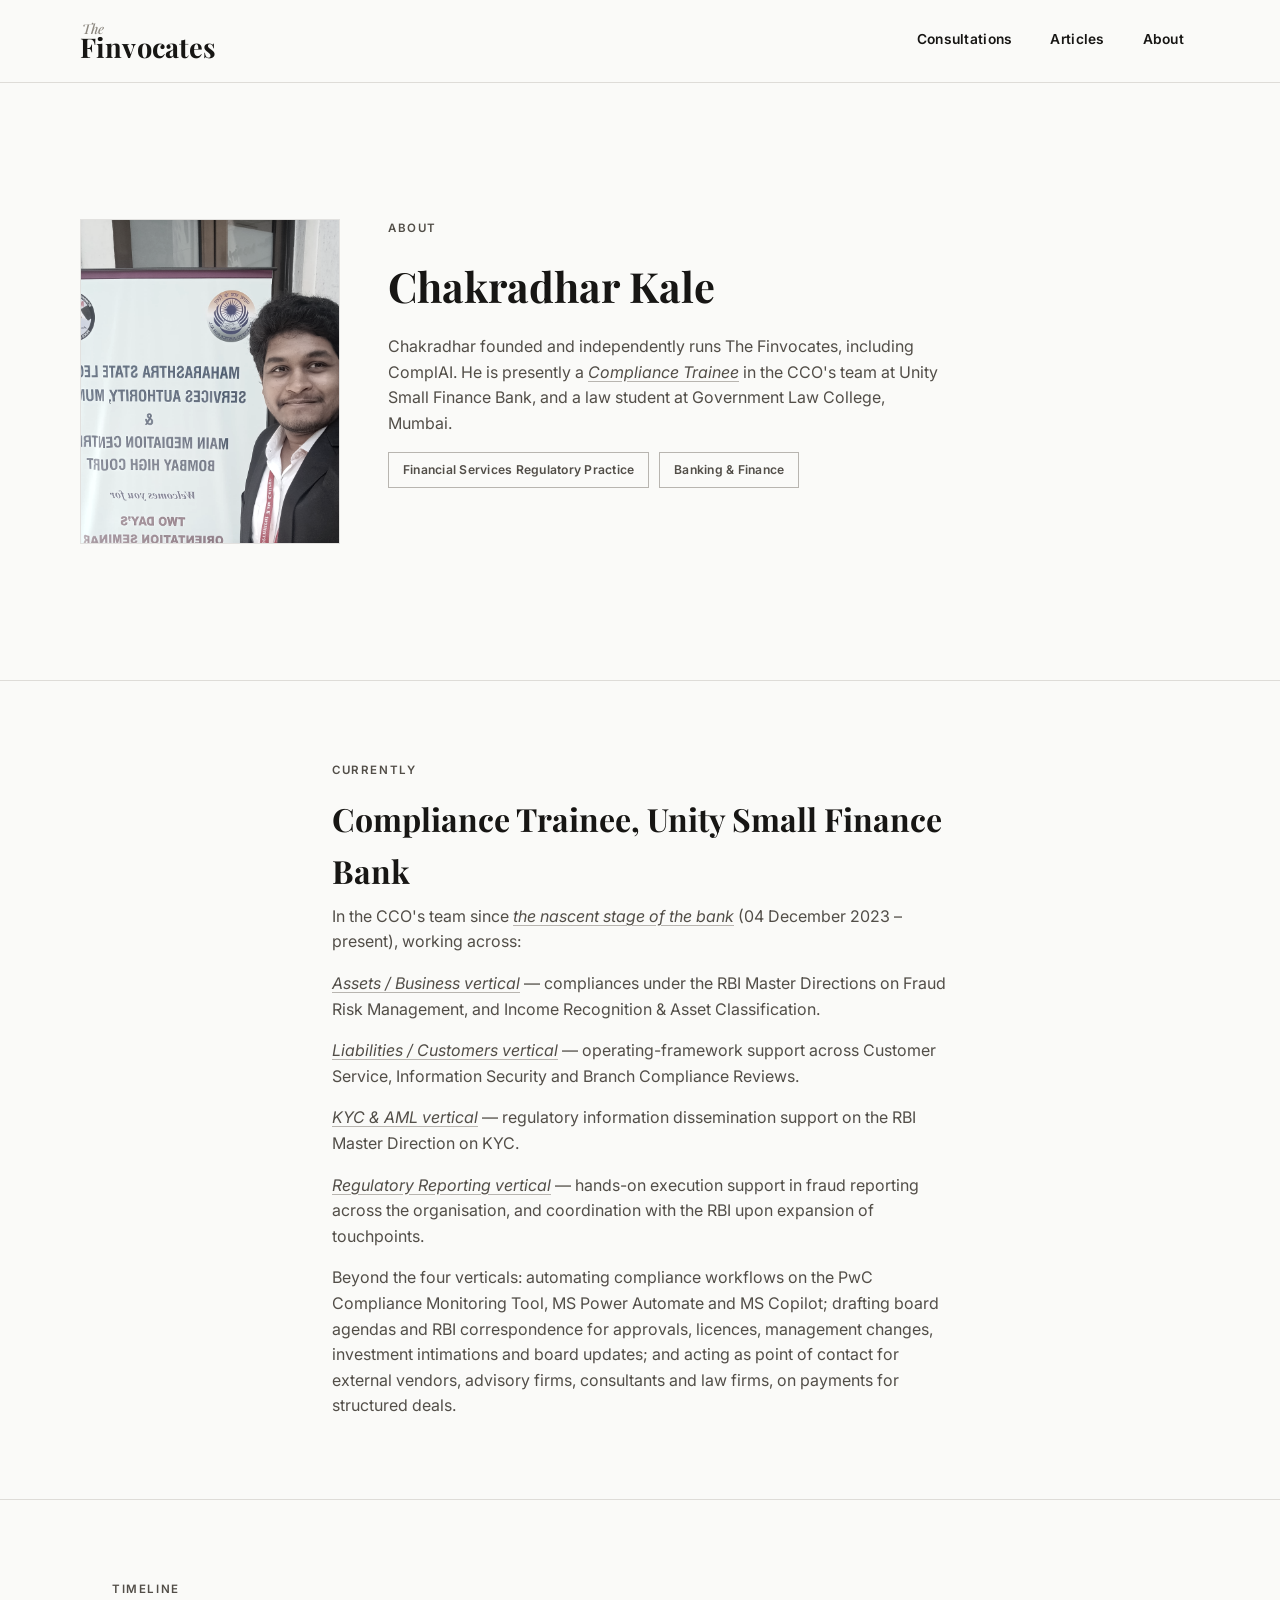
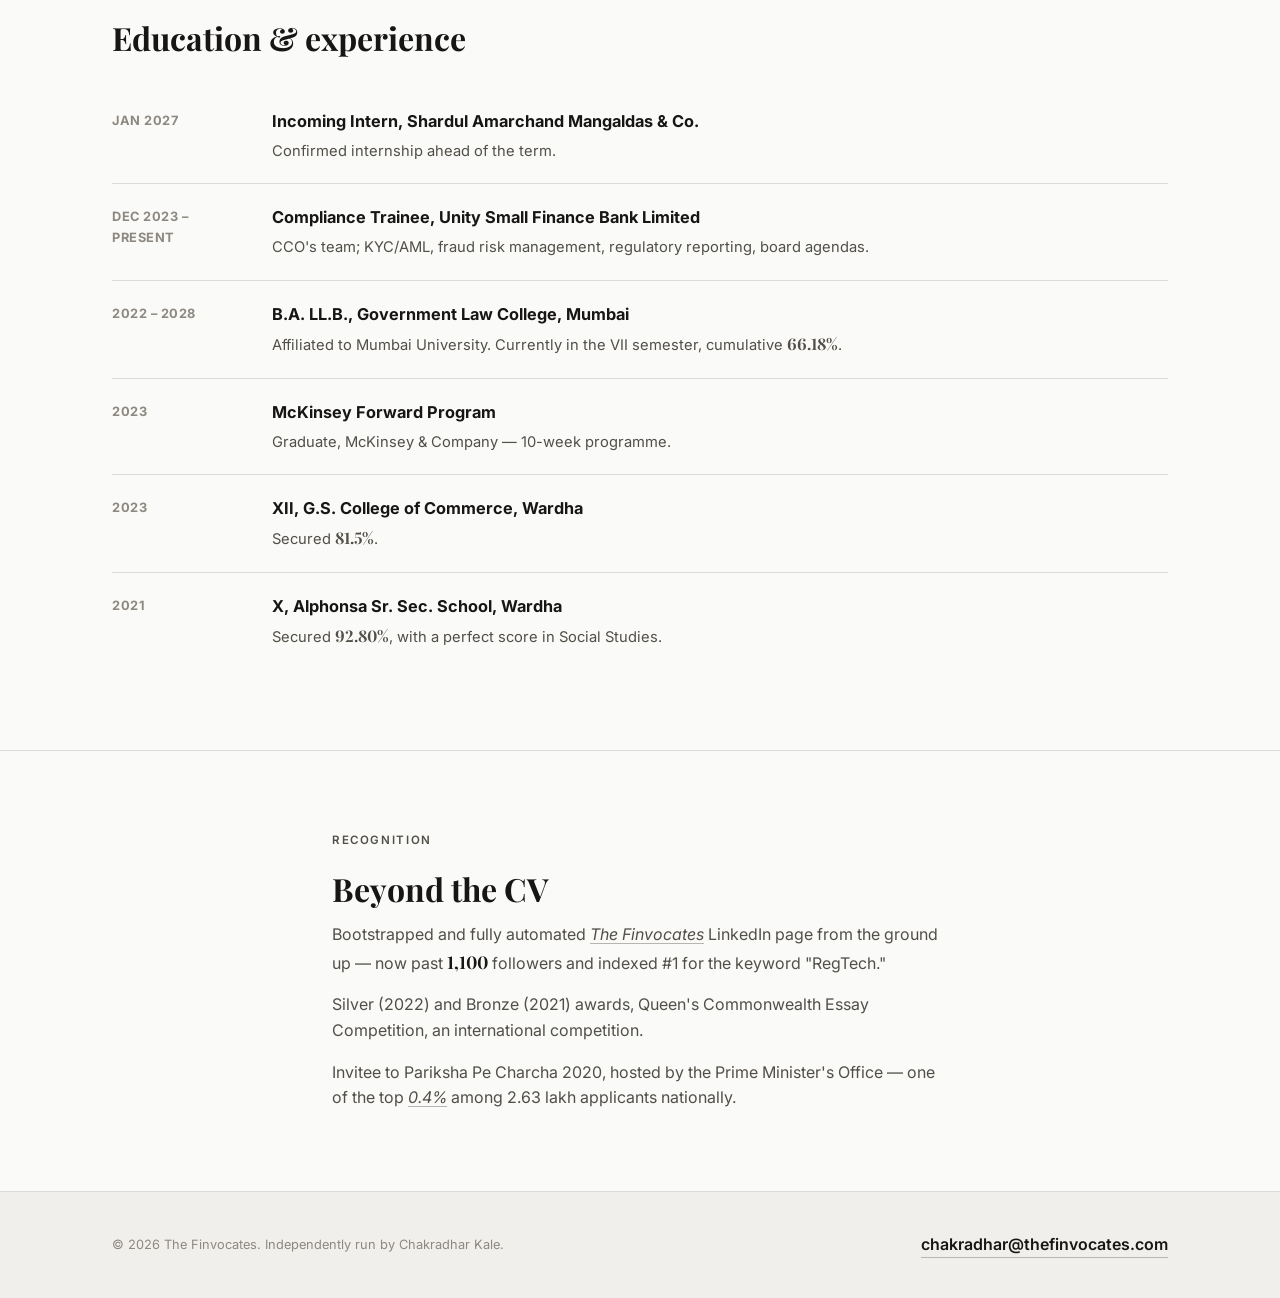
==== about.html @ e78e8047 "Add files via upload initial site" ====
<!DOCTYPE html>
<html lang="en">
<head>
<meta charset="UTF-8">
<meta name="viewport" content="width=device-width, initial-scale=1.0">
<title>About — The Finvocates</title>
<link rel="stylesheet" href="style.css">
</head>
<body>

<header class="site-header">
  <div class="wrap nav-row">
    <a href="index.html" class="logo">
      <span class="the">The</span>
      <span class="finvocates">Finvocates</span>
    </a>
    <nav class="main-nav">
      <div class="nav-item">
        <a href="consultations.html" class="nav-trigger">Consultations</a>
        <div class="mega">
          <a class="mega-item" href="consultations.html#sc-2026">
            <span class="mi-title">Supreme Court — AI in Courts Regulation, 2026</span>
            <span class="mi-meta">40 clause-specific comments</span>
          </a>
          <a class="mega-item" href="consultations.html#rbi-governance">
            <span class="mi-title">RBI — Governance (Second Amendment) Directions</span>
            <span class="mi-meta">Commercial Banks &amp; SFBs</span>
          </a>
          <a class="mega-item" href="consultations.html#fsb-ai">
            <span class="mi-title">FSB — Responsible Adoption of AI</span>
            <span class="mi-meta">All 7 questions answered</span>
          </a>
          <a class="mega-all" href="consultations.html">
            <span>View all consultations</span>
            <span class="arrow">→</span>
          </a>
        </div>
      </div>
      <div class="nav-item">
        <a href="articles.html" class="nav-trigger">Articles</a>
        <div class="mega" id="articles-mega">
          <div class="mega-item"><span class="mi-title">Loading…</span></div>
        </div>
      </div>
      <div class="nav-item about-item">
        <a href="about.html" class="nav-trigger">About</a>
        <div class="mega">
          <p class="about-blurb">Chakradhar Kale runs The Finvocates independently while training as a Compliance Officer at Unity Small Finance Bank and studying law at GLC Mumbai.</p>
          <a class="mega-all" href="about.html">
            <span>Read the full story</span>
            <span class="arrow">→</span>
          </a>
        </div>
      </div>
    </nav>
  </div>
</header>

<section class="section">
  <div class="wrap about-hero">
    <img class="about-photo reveal in" src="assets/chakradhar-kale.jpg" alt="Chakradhar Kale">
    <div>
      <p class="eyebrow reveal in">About</p>
      <h1 class="serif reveal in" style="font-size:clamp(2rem,4vw,2.6rem); font-weight:700; margin:0 0 14px;">Chakradhar Kale</h1>
      <p class="reveal in" style="color:var(--charcoal); max-width:56ch;">Chakradhar founded and independently runs The Finvocates, including ComplAI. He is presently a <span class="accent-word">Compliance Trainee</span> in the CCO's team at Unity Small Finance Bank, and a law student at Government Law College, Mumbai.</p>
      <div class="chip-row reveal in">
        <span class="chip">Financial Services Regulatory Practice</span>
        <span class="chip">Banking &amp; Finance</span>
      </div>
    </div>
  </div>
</section>

<hr class="rule">

<section class="section narrow">
  <div class="wrap">
    <p class="eyebrow section-kicker reveal">Currently</p>
    <h2 class="section-title reveal">Compliance Trainee, Unity Small Finance Bank</h2>
    <p class="reveal">In the CCO's team since <span class="accent-word">the nascent stage of the bank</span> (04 December 2023 – present), working across:</p>
    <p class="reveal"><span class="accent-word">Assets / Business vertical</span> — compliances under the RBI Master Directions on Fraud Risk Management, and Income Recognition &amp; Asset Classification.</p>
    <p class="reveal"><span class="accent-word">Liabilities / Customers vertical</span> — operating-framework support across Customer Service, Information Security and Branch Compliance Reviews.</p>
    <p class="reveal"><span class="accent-word">KYC &amp; AML vertical</span> — regulatory information dissemination support on the RBI Master Direction on KYC.</p>
    <p class="reveal"><span class="accent-word">Regulatory Reporting vertical</span> — hands-on execution support in fraud reporting across the organisation, and coordination with the RBI upon expansion of touchpoints.</p>
    <p class="reveal">Beyond the four verticals: automating compliance workflows on the PwC Compliance Monitoring Tool, MS Power Automate and MS Copilot; drafting board agendas and RBI correspondence for approvals, licences, management changes, investment intimations and board updates; and acting as point of contact for external vendors, advisory firms, consultants and law firms, on payments for structured deals.</p>
  </div>
</section>

<hr class="rule">

<section class="section">
  <div class="wrap">
    <p class="eyebrow section-kicker reveal">Timeline</p>
    <h2 class="section-title reveal">Education &amp; experience</h2>
    <ul class="timeline" style="margin-top:24px;">
      <li class="reveal">
        <span class="when">Jan 2027</span>
        <span class="what"><strong>Incoming Intern, Shardul Amarchand Mangaldas &amp; Co.</strong><span>Confirmed internship ahead of the term.</span></span>
      </li>
      <li class="reveal">
        <span class="when">Dec 2023 – present</span>
        <span class="what"><strong>Compliance Trainee, Unity Small Finance Bank Limited</strong><span>CCO's team; KYC/AML, fraud risk management, regulatory reporting, board agendas.</span></span>
      </li>
      <li class="reveal">
        <span class="when">2022 – 2028</span>
        <span class="what"><strong>B.A. LL.B., Government Law College, Mumbai</strong><span>Affiliated to Mumbai University. Currently in the VII semester, cumulative <span class="accent-num" style="font-size:1rem;">66.18%</span>.</span></span>
      </li>
      <li class="reveal">
        <span class="when">2023</span>
        <span class="what"><strong>McKinsey Forward Program</strong><span>Graduate, McKinsey &amp; Company — 10-week programme.</span></span>
      </li>
      <li class="reveal">
        <span class="when">2023</span>
        <span class="what"><strong>XII, G.S. College of Commerce, Wardha</strong><span>Secured <span class="accent-num" style="font-size:1rem;">81.5%</span>.</span></span>
      </li>
      <li class="reveal">
        <span class="when">2021</span>
        <span class="what"><strong>X, Alphonsa Sr. Sec. School, Wardha</strong><span>Secured <span class="accent-num" style="font-size:1rem;">92.80%</span>, with a perfect score in Social Studies.</span></span>
      </li>
    </ul>
  </div>
</section>

<hr class="rule">

<section class="section narrow">
  <div class="wrap">
    <p class="eyebrow section-kicker reveal">Recognition</p>
    <h2 class="section-title reveal">Beyond the CV</h2>
    <p class="reveal">Bootstrapped and fully automated <span class="accent-word">The Finvocates</span> LinkedIn page from the ground up — now past <span class="accent-num" style="font-size:1.1rem;">1,100</span> followers and indexed #1 for the keyword "RegTech."</p>
    <p class="reveal">Silver (2022) and Bronze (2021) awards, Queen's Commonwealth Essay Competition, an international competition.</p>
    <p class="reveal">Invitee to Pariksha Pe Charcha 2020, hosted by the Prime Minister's Office — one of the top <span class="accent-word">0.4%</span> among 2.63 lakh applicants nationally.</p>
  </div>
</section>

<footer class="site-footer">
  <div class="wrap foot-row">
    <span class="fine">© 2026 The Finvocates. Independently run by Chakradhar Kale.</span>
    <a class="mail" href="mailto:chakradhar@thefinvocates.com">chakradhar@thefinvocates.com</a>
  </div>
</footer>

<script src="script.js"></script>
<script>
  renderFolderFeed({ folder: ARTICLES_FOLDER, megaSelector: "#articles-mega", limit: 3, emptyLabel: "articles" });
</script>
</body>
</html>
---- style.css ----
/* ============================================================
   THE FINVOCATES — shared stylesheet
   Design tokens: monochrome grey/white spectrum, no blue.
   ============================================================ */

@import url('https://fonts.googleapis.com/css2?family=Playfair+Display:ital,wght@0,500;0,600;0,700;1,400;1,500&family=Inter:wght@400;500;600;700&display=swap');

:root{
  --paper:   #fafaf8;   /* page background */
  --fog:     #f0efec;   /* alt section background */
  --card:    #ffffff;   /* card surface */
  --line:    #dedcd8;   /* hairline rule */
  --line-strong: #b8b5b0;
  --ink:     #171614;   /* primary text */
  --charcoal:#524e48;   /* secondary text */
  --ash:     #8d8880;   /* muted labels / captions */
  --ink-inv: #fafaf8;   /* text on dark */
  --shadow:  0 18px 30px -18px rgba(23,22,20,0.18);
  --shadow-lift: 0 24px 40px -16px rgba(23,22,20,0.22);
  --radius: 2px;
  --measure: 68ch;
}

*{ box-sizing: border-box; }

html{ scroll-behavior: smooth; }

body{
  margin:0;
  background: var(--paper);
  color: var(--ink);
  font-family: 'Inter', -apple-system, BlinkMacSystemFont, 'Segoe UI', sans-serif;
  font-size: 16px;
  line-height: 1.6;
  -webkit-font-smoothing: antialiased;
}

@media (prefers-reduced-motion: reduce){
  *{ animation-duration: 0.001ms !important; transition-duration: 0.001ms !important; }
  html{ scroll-behavior: auto; }
}

a{ color: inherit; text-decoration: none; }

::selection{ background: var(--ink); color: var(--paper); }

.eyebrow{
  font-size: 0.72rem;
  letter-spacing: 0.14em;
  text-transform: uppercase;
  color: var(--ash);
  font-weight: 600;
}

.serif{ font-family: 'Playfair Display', Georgia, serif; }

.rule{
  border: none;
  border-top: 1px solid var(--line);
  margin: 0;
}

.accent-num{
  font-family: 'Playfair Display', Georgia, serif;
  font-weight: 700;
  font-variant-numeric: tabular-nums lining-nums;
  color: var(--ink);
}

.accent-word{
  font-style: italic;
  color: var(--charcoal);
  text-decoration: underline;
  text-decoration-color: var(--line-strong);
  text-underline-offset: 3px;
}

/* ---------- layout shell ---------- */
.wrap{
  max-width: 1120px;
  margin: 0 auto;
  padding: 0 32px;
}

/* ---------- header / nav ---------- */
header.site-header{
  position: sticky;
  top: 0;
  z-index: 50;
  background: rgba(250,250,248,0.92);
  backdrop-filter: saturate(140%) blur(6px);
  border-bottom: 1px solid var(--line);
}

.nav-row{
  display:flex;
  align-items:center;
  justify-content:space-between;
  padding: 18px 0;
}

.logo{
  display:flex;
  flex-direction: column;
  line-height: 0.92;
  letter-spacing: 0.01em;
}
.logo .the{
  font-family:'Playfair Display', serif;
  font-style: italic;
  font-weight:500;
  font-size: 0.85rem;
  color: var(--ash);
  margin-left: 2px;
}
.logo .finvocates{
  font-family:'Playfair Display', serif;
  font-weight:700;
  font-size: 1.7rem;
  color: var(--ink);
}

nav.main-nav{
  display:flex;
  align-items:center;
  gap: 6px;
}

.nav-item{
  position: relative;
}
.nav-item > a.nav-trigger{
  display:inline-block;
  padding: 10px 16px;
  font-size: 0.86rem;
  font-weight: 600;
  letter-spacing: 0.02em;
  color: var(--ink);
  border-radius: var(--radius);
  transition: color .2s ease;
}
.nav-item > a.nav-trigger:hover{ color: var(--charcoal); }

.nav-item > a.nav-trigger::after{
  content:"";
  display:block;
  width:0%;
  height:1px;
  background: var(--ink);
  transition: width .25s ease;
  margin-top: 3px;
}
.nav-item:hover > a.nav-trigger::after{ width: 100%; }

.mega{
  position:absolute;
  top: calc(100% + 12px);
  left: 50%;
  transform: translateX(-50%) translateY(6px);
  width: 360px;
  background: var(--card);
  border: 1px solid var(--line);
  box-shadow: var(--shadow-lift);
  padding: 18px;
  opacity: 0;
  visibility: hidden;
  transition: opacity .22s ease, transform .22s ease;
}
.nav-item:hover .mega,
.nav-item.open .mega{
  opacity: 1;
  visibility: visible;
  transform: translateX(-50%) translateY(0);
}

.mega .mega-item{
  display:block;
  padding: 10px 8px;
  border-bottom: 1px solid var(--line);
}
.mega .mega-item:last-of-type{ border-bottom:none; }
.mega .mega-item .mi-title{
  font-size: 0.88rem;
  font-weight: 600;
  color: var(--ink);
}
.mega .mega-item .mi-meta{
  font-size: 0.72rem;
  color: var(--ash);
  margin-top: 2px;
  text-transform: uppercase;
  letter-spacing: 0.06em;
}
.mega .mega-item:hover .mi-title{ color: var(--charcoal); }

.mega .mega-all{
  display:flex;
  align-items:center;
  justify-content:space-between;
  margin-top: 12px;
  padding-top: 12px;
  border-top: 1px solid var(--line-strong);
  font-size: 0.78rem;
  font-weight: 700;
  letter-spacing: 0.04em;
  text-transform: uppercase;
}
.mega .mega-all .arrow{ transition: transform .2s ease; }
.mega .mega-all:hover .arrow{ transform: translateX(5px); }

.nav-item.about-item .mega{ width: 320px; }
.mega .about-blurb{ font-size: 0.86rem; color: var(--charcoal); }

/* ---------- hero ---------- */
.hero{
  padding: 96px 0 72px;
  background: linear-gradient(180deg, #ffffff 0%, var(--paper) 70%);
  border-bottom: 1px solid var(--line);
}
.hero .eyebrow{ margin-bottom: 18px; }
.hero h1{
  font-family:'Playfair Display', serif;
  font-weight: 700;
  font-size: clamp(2.6rem, 5.4vw, 4.4rem);
  line-height: 1.04;
  margin: 0 0 22px;
  color: var(--ink);
  max-width: 14ch;
}
.hero .lede{
  font-size: 1.12rem;
  color: var(--charcoal);
  max-width: 46ch;
  margin: 0 0 30px;
}
.hero .cta-row{ display:flex; gap:14px; flex-wrap: wrap; }
.btn{
  display:inline-flex;
  align-items:center;
  gap:8px;
  padding: 12px 22px;
  font-size: 0.85rem;
  font-weight: 700;
  letter-spacing: 0.03em;
  border: 1px solid var(--ink);
  transition: background .2s ease, color .2s ease, transform .2s ease;
}
.btn.primary{ background: var(--ink); color: var(--paper); }
.btn.primary:hover{ background: var(--charcoal); border-color: var(--charcoal); transform: translateY(-2px); }
.btn.ghost{ background: transparent; color: var(--ink); }
.btn.ghost:hover{ background: var(--ink); color: var(--paper); transform: translateY(-2px); }

/* ---------- impact / stats ---------- */
.impact{ padding: 64px 0; background: var(--fog); border-bottom: 1px solid var(--line); }
.impact h2{
  font-family:'Playfair Display', serif;
  font-size: 1.5rem;
  text-align:center;
  margin: 0 0 40px;
}
.stat-grid{
  display:grid;
  grid-template-columns: repeat(3, 1fr);
  gap: 0;
}
.stat{
  padding: 0 32px;
  border-left: 1px solid var(--line);
  text-align: left;
}
.stat:first-child{ border-left:none; padding-left: 0; }
.stat .num{ font-size: 3rem; line-height:1; display:block; }
.stat .label{ margin-top: 10px; font-size: 0.95rem; color: var(--ink); font-weight: 600; }
.stat .sub{ margin-top: 4px; font-size: 0.82rem; color: var(--ash); }

@media (max-width: 760px){
  .stat-grid{ grid-template-columns: 1fr; gap: 28px; }
  .stat{ border-left:none; padding-left:0; border-top: 1px solid var(--line); padding-top: 24px; }
  .stat:first-child{ border-top:none; padding-top:0; }
}

/* ---------- section: confluence / what we do ---------- */
.section{ padding: 80px 0; }
.section.narrow .wrap{ max-width: var(--measure); }
.section h2.section-title{
  font-family:'Playfair Display', serif;
  font-size: 2rem;
  margin: 0 0 8px;
}
.section .section-kicker{ margin-bottom: 14px; }
.section p{ color: var(--charcoal); margin: 0 0 16px; }
.section p:last-child{ margin-bottom: 0; }

.signoff{
  margin-top: 36px;
  padding-top: 24px;
  border-top: 1px solid var(--line);
  font-size: 0.92rem;
  color: var(--ash);
}
.signoff .name{ color: var(--ink); font-weight: 600; }

/* ---------- card grid (articles / consultations) ---------- */
.card-grid{
  display:grid;
  grid-template-columns: repeat(auto-fill, minmax(280px, 1fr));
  gap: 22px;
}
.card{
  background: var(--card);
  border: 1px solid var(--line);
  padding: 24px;
  display:flex;
  flex-direction: column;
  gap: 12px;
  transition: transform .22s ease, box-shadow .22s ease, border-color .22s ease;
  cursor: pointer;
}
.card:hover{
  transform: translateY(-6px);
  box-shadow: var(--shadow-lift);
  border-color: var(--line-strong);
}
.card .kind{
  font-size: 0.68rem;
  font-weight: 700;
  letter-spacing: 0.1em;
  text-transform: uppercase;
  color: var(--ash);
}
.card .title{
  font-family:'Playfair Display', serif;
  font-weight: 600;
  font-size: 1.15rem;
  color: var(--ink);
}
.card .meta{ font-size: 0.8rem; color: var(--ash); margin-top: auto; padding-top: 8px; border-top: 1px solid var(--line); }

.empty-state{
  padding: 48px 24px;
  text-align:center;
  border: 1px dashed var(--line-strong);
  color: var(--ash);
  font-size: 0.92rem;
}

.page-head{ padding: 56px 0 36px; border-bottom: 1px solid var(--line); }
.page-head .eyebrow{ margin-bottom: 14px; }
.page-head h1{
  font-family:'Playfair Display', serif;
  font-size: clamp(2rem, 4vw, 2.8rem);
  margin: 0 0 12px;
}
.page-head .lede{ color: var(--charcoal); max-width: 60ch; }

/* ---------- about page ---------- */
.about-hero{
  display:grid;
  grid-template-columns: 260px 1fr;
  gap: 48px;
  align-items: start;
  padding: 56px 0;
}
.about-photo{
  width: 100%;
  aspect-ratio: 4/5;
  object-fit: cover;
  border: 1px solid var(--line);
  filter: grayscale(0.55) contrast(1.05);
  transition: filter .3s ease, transform .3s ease;
}
.about-photo:hover{ filter: grayscale(0); transform: translateY(-4px); }

@media (max-width: 720px){
  .about-hero{ grid-template-columns: 1fr; }
  .about-photo{ max-width: 260px; aspect-ratio: 4/5; }
}

.timeline{ list-style:none; margin:0; padding:0; }
.timeline li{
  display:grid;
  grid-template-columns: 140px 1fr;
  gap: 20px;
  padding: 20px 0;
  border-top: 1px solid var(--line);
}
.timeline li:first-child{ border-top:none; }
.timeline .when{ font-size: 0.8rem; color: var(--ash); font-weight: 700; letter-spacing: 0.04em; text-transform: uppercase; padding-top: 3px; }
.timeline .what strong{ display:block; font-size: 1.02rem; margin-bottom: 4px; }
.timeline .what span{ color: var(--charcoal); font-size: 0.92rem; }

@media (max-width: 560px){
  .timeline li{ grid-template-columns: 1fr; gap: 6px; }
}

.chip-row{ display:flex; flex-wrap:wrap; gap: 10px; margin-top: 8px; }
.chip{
  font-size: 0.76rem;
  font-weight: 600;
  letter-spacing: 0.02em;
  padding: 7px 14px;
  border: 1px solid var(--line-strong);
  color: var(--charcoal);
}

/* ---------- footer ---------- */
footer.site-footer{
  border-top: 1px solid var(--line);
  padding: 40px 0;
  background: var(--fog);
}
.foot-row{
  display:flex;
  justify-content: space-between;
  align-items:center;
  flex-wrap: wrap;
  gap: 16px;
}
.foot-row .fine{ font-size: 0.8rem; color: var(--ash); }
.foot-row a.mail{ font-weight: 600; color: var(--ink); border-bottom: 1px solid var(--line-strong); }
.foot-row a.mail:hover{ color: var(--charcoal); }

/* ---------- reveal-on-scroll ---------- */
.reveal{ opacity:0; transform: translateY(16px); transition: opacity .6s ease, transform .6s ease; }
.reveal.in{ opacity:1; transform: translateY(0); }

/* focus visibility */
a:focus-visible, button:focus-visible{
  outline: 2px solid var(--ink);
  outline-offset: 3px;
}
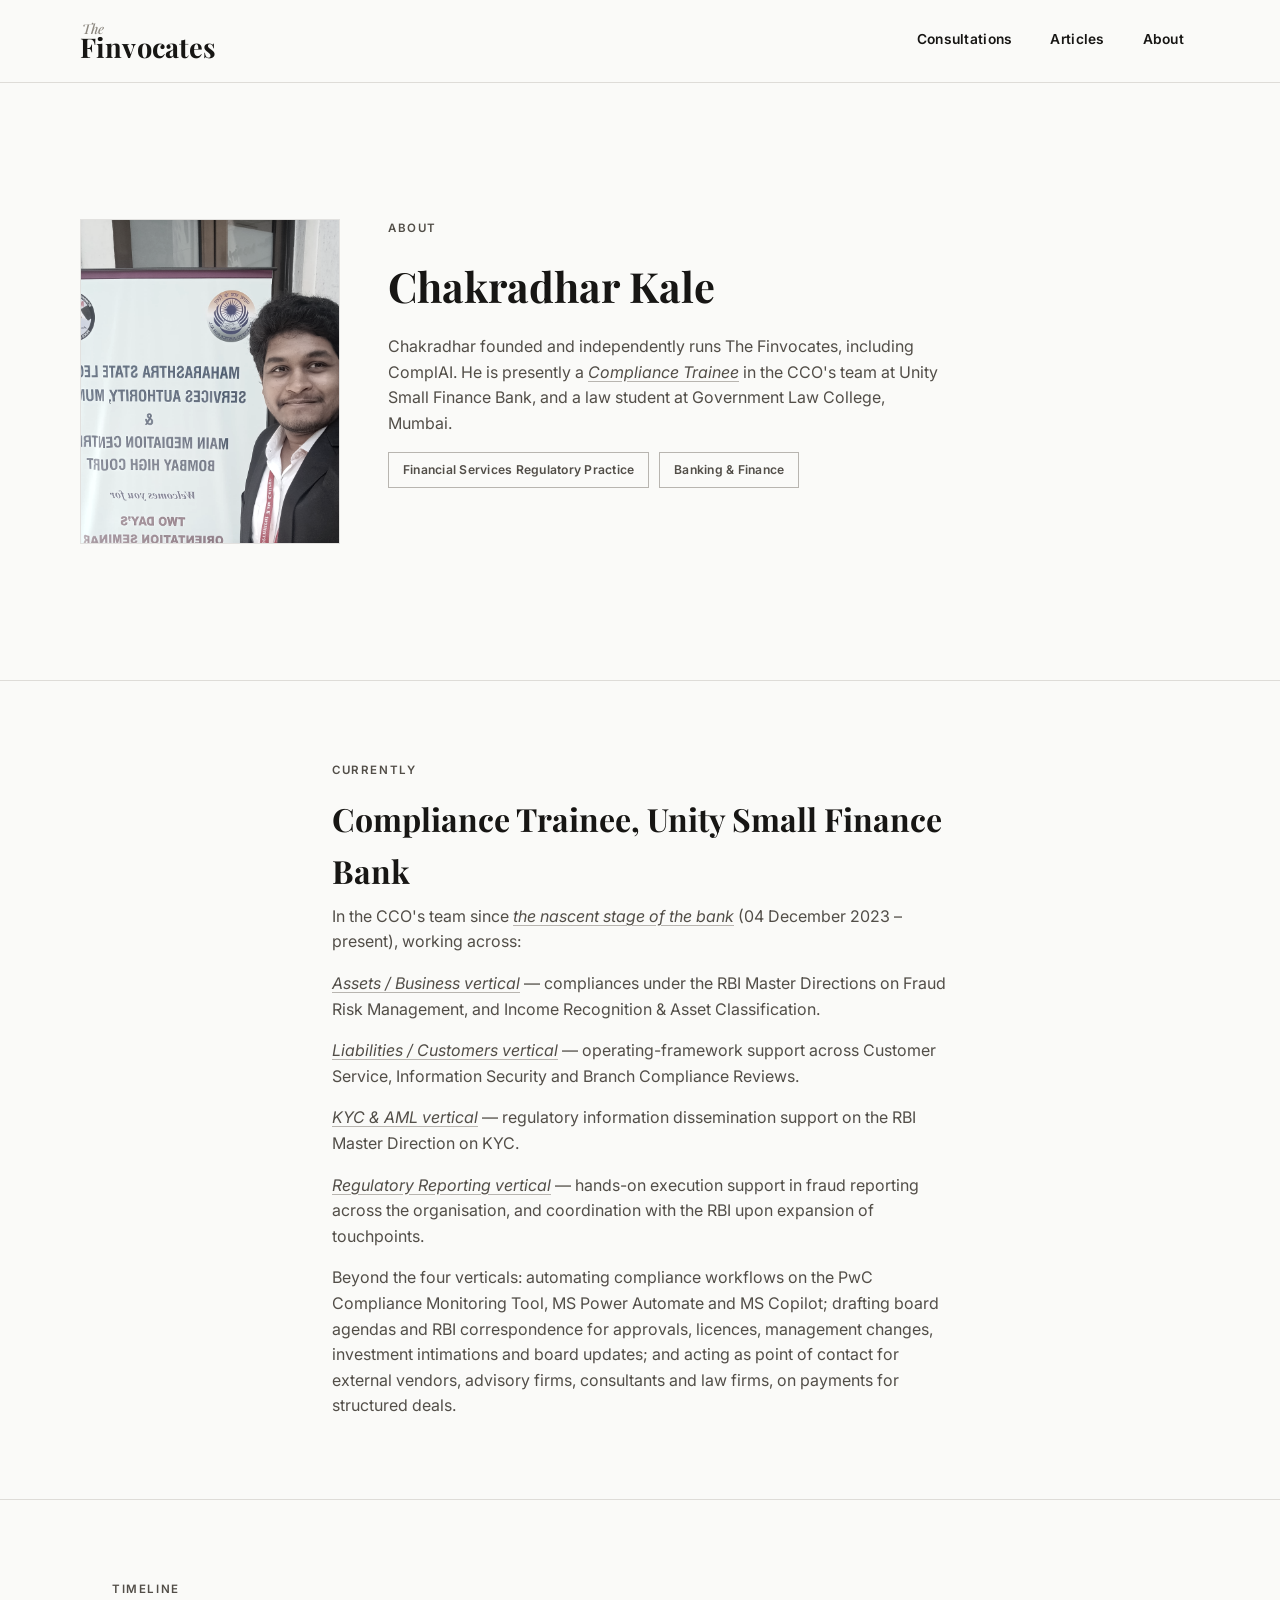
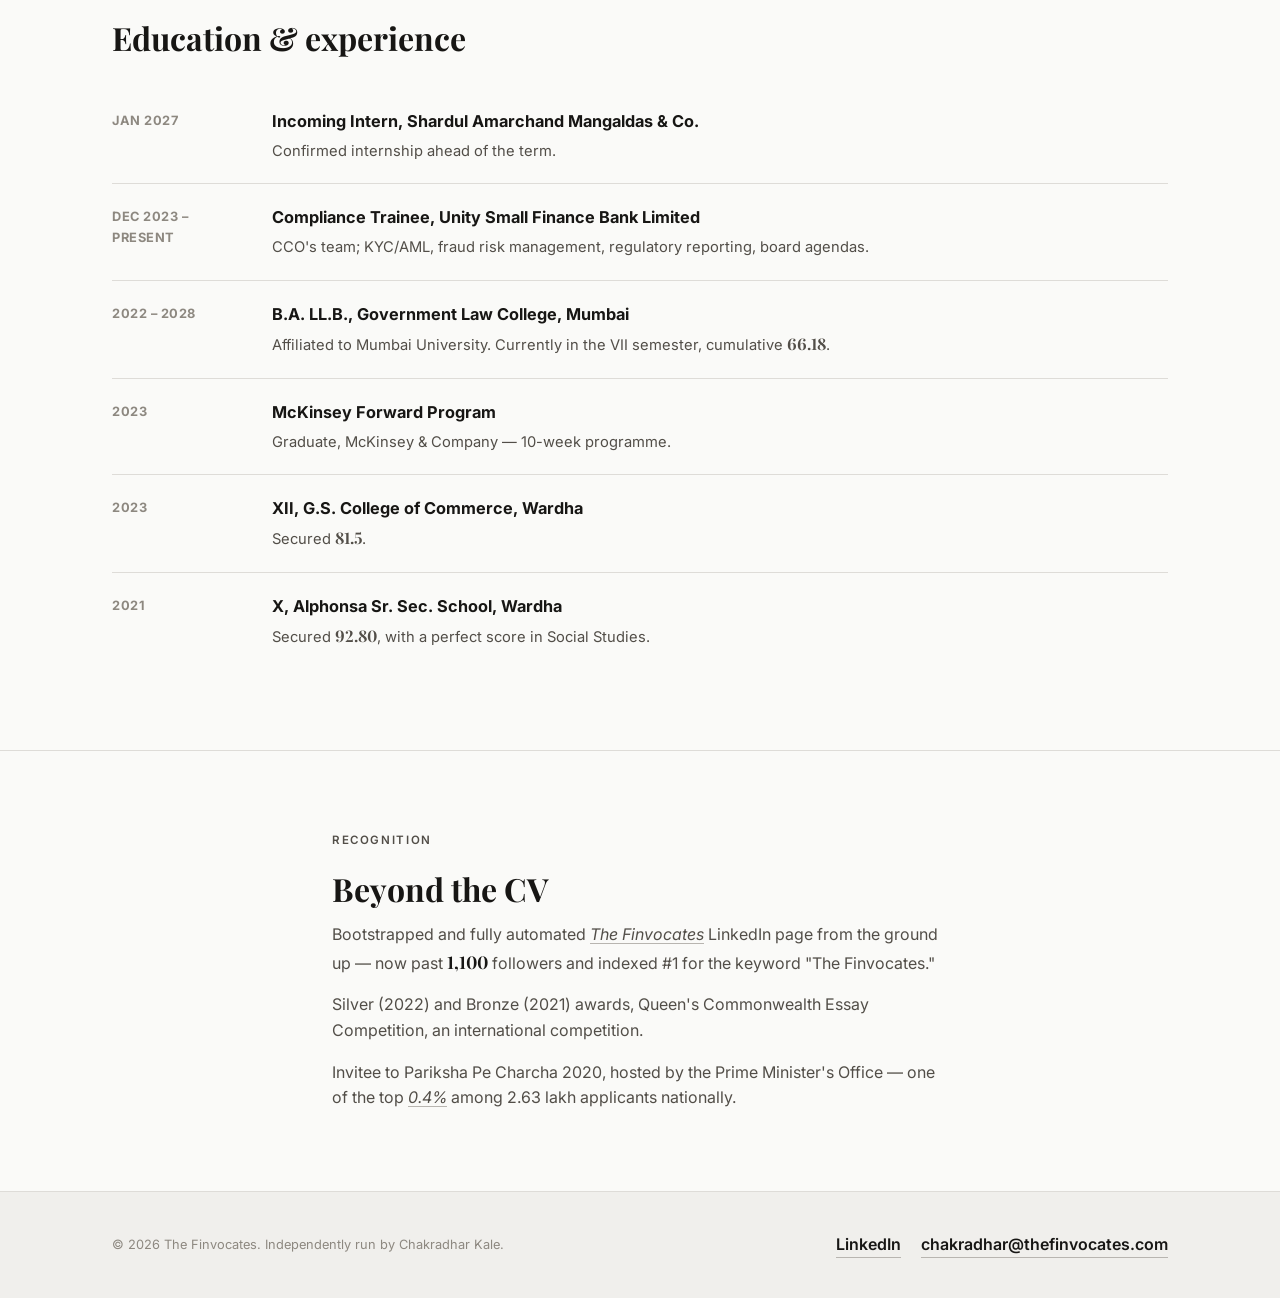
==== commit 63dd8add: "Add files via upload first set of revisions" ====
--- a/about.html
+++ b/about.html
@@ -45,7 +45,7 @@
       <div class="nav-item about-item">
         <a href="about.html" class="nav-trigger">About</a>
         <div class="mega">
-          <p class="about-blurb">Chakradhar Kale runs The Finvocates independently while training as a Compliance Officer at Unity Small Finance Bank and studying law at GLC Mumbai.</p>
+          <p class="about-blurb">Chakradhar Kale runs The Finvocates independently while working as a Compliance Trainee at Unity Small Finance Bank and studying law at GLC Mumbai.</p>
           <a class="mega-all" href="about.html">
             <span>Read the full story</span>
             <span class="arrow">→</span>
@@ -103,7 +103,7 @@
       </li>
       <li class="reveal">
         <span class="when">2022 – 2028</span>
-        <span class="what"><strong>B.A. LL.B., Government Law College, Mumbai</strong><span>Affiliated to Mumbai University. Currently in the VII semester, cumulative <span class="accent-num" style="font-size:1rem;">66.18%</span>.</span></span>
+        <span class="what"><strong>B.A. LL.B., Government Law College, Mumbai</strong><span>Affiliated to Mumbai University. Currently in the VII semester, cumulative <span class="accent-num" style="font-size:1rem;">66.18</span>.</span></span>
       </li>
       <li class="reveal">
         <span class="when">2023</span>
@@ -111,11 +111,11 @@
       </li>
       <li class="reveal">
         <span class="when">2023</span>
-        <span class="what"><strong>XII, G.S. College of Commerce, Wardha</strong><span>Secured <span class="accent-num" style="font-size:1rem;">81.5%</span>.</span></span>
+        <span class="what"><strong>XII, G.S. College of Commerce, Wardha</strong><span>Secured <span class="accent-num" style="font-size:1rem;">81.5</span>.</span></span>
       </li>
       <li class="reveal">
         <span class="when">2021</span>
-        <span class="what"><strong>X, Alphonsa Sr. Sec. School, Wardha</strong><span>Secured <span class="accent-num" style="font-size:1rem;">92.80%</span>, with a perfect score in Social Studies.</span></span>
+        <span class="what"><strong>X, Alphonsa Sr. Sec. School, Wardha</strong><span>Secured <span class="accent-num" style="font-size:1rem;">92.80</span>, with a perfect score in Social Studies.</span></span>
       </li>
     </ul>
   </div>
@@ -127,7 +127,7 @@
   <div class="wrap">
     <p class="eyebrow section-kicker reveal">Recognition</p>
     <h2 class="section-title reveal">Beyond the CV</h2>
-    <p class="reveal">Bootstrapped and fully automated <span class="accent-word">The Finvocates</span> LinkedIn page from the ground up — now past <span class="accent-num" style="font-size:1.1rem;">1,100</span> followers and indexed #1 for the keyword "RegTech."</p>
+    <p class="reveal">Bootstrapped and fully automated <span class="accent-word">The Finvocates</span> LinkedIn page from the ground up — now past <span class="accent-num" style="font-size:1.1rem;">1,100</span> followers and indexed #1 for the keyword "The Finvocates."</p>
     <p class="reveal">Silver (2022) and Bronze (2021) awards, Queen's Commonwealth Essay Competition, an international competition.</p>
     <p class="reveal">Invitee to Pariksha Pe Charcha 2020, hosted by the Prime Minister's Office — one of the top <span class="accent-word">0.4%</span> among 2.63 lakh applicants nationally.</p>
   </div>
@@ -136,7 +136,10 @@
 <footer class="site-footer">
   <div class="wrap foot-row">
     <span class="fine">© 2026 The Finvocates. Independently run by Chakradhar Kale.</span>
-    <a class="mail" href="mailto:chakradhar@thefinvocates.com">chakradhar@thefinvocates.com</a>
+    <div style="display:flex; gap:20px; align-items:center;">
+      <a class="mail" href="https://www.linkedin.com/company/thefinvocates/" target="_blank" rel="noopener">LinkedIn</a>
+      <a class="mail" href="mailto:chakradhar@thefinvocates.com">chakradhar@thefinvocates.com</a>
+    </div>
   </div>
 </footer>
 
--- a/style.css
+++ b/style.css
@@ -23,7 +23,7 @@
 
 *{ box-sizing: border-box; }
 
-html{ scroll-behavior: smooth; }
+html{ scroll-behavior: smooth; overflow-x: hidden; }
 
 body{
   margin:0;
@@ -33,6 +33,9 @@
   font-size: 16px;
   line-height: 1.6;
   -webkit-font-smoothing: antialiased;
+  overflow-x: hidden;
+  width: 100%;
+  max-width: 100vw;
 }
 
 @media (prefers-reduced-motion: reduce){
@@ -158,6 +161,7 @@
   left: 50%;
   transform: translateX(-50%) translateY(6px);
   width: 360px;
+  max-width: calc(100vw - 48px);
   background: var(--card);
   border: 1px solid var(--line);
   box-shadow: var(--shadow-lift);
@@ -279,6 +283,12 @@
   .stat:first-child{ border-top:none; padding-top:0; }
 }
 
+@media (max-width: 480px){
+  .wrap{ padding: 0 20px; }
+  .nav-item > a.nav-trigger{ padding: 10px 8px; font-size: 0.78rem; }
+  .logo .finvocates{ font-size: 1.35rem; }
+}
+
 /* ---------- section: confluence / what we do ---------- */
 .section{ padding: 80px 0; }
 .section.narrow .wrap{ max-width: var(--measure); }
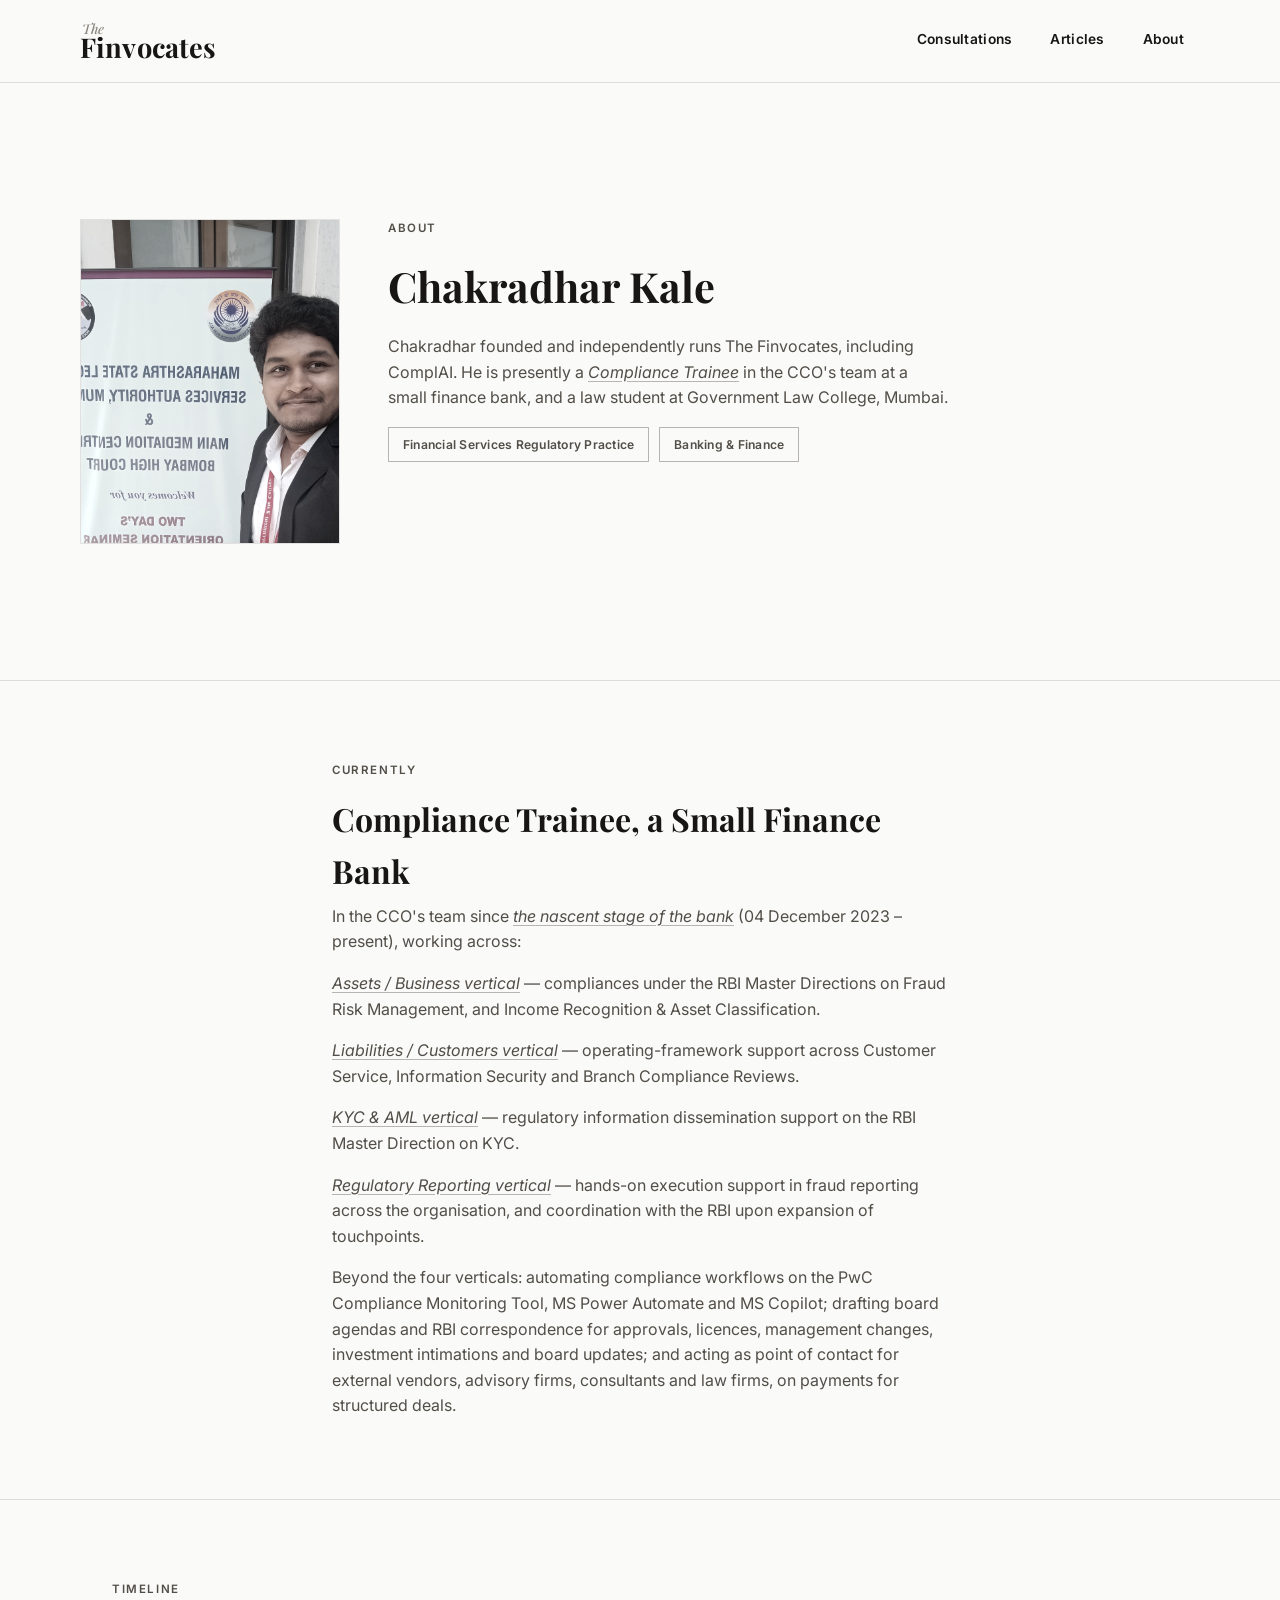
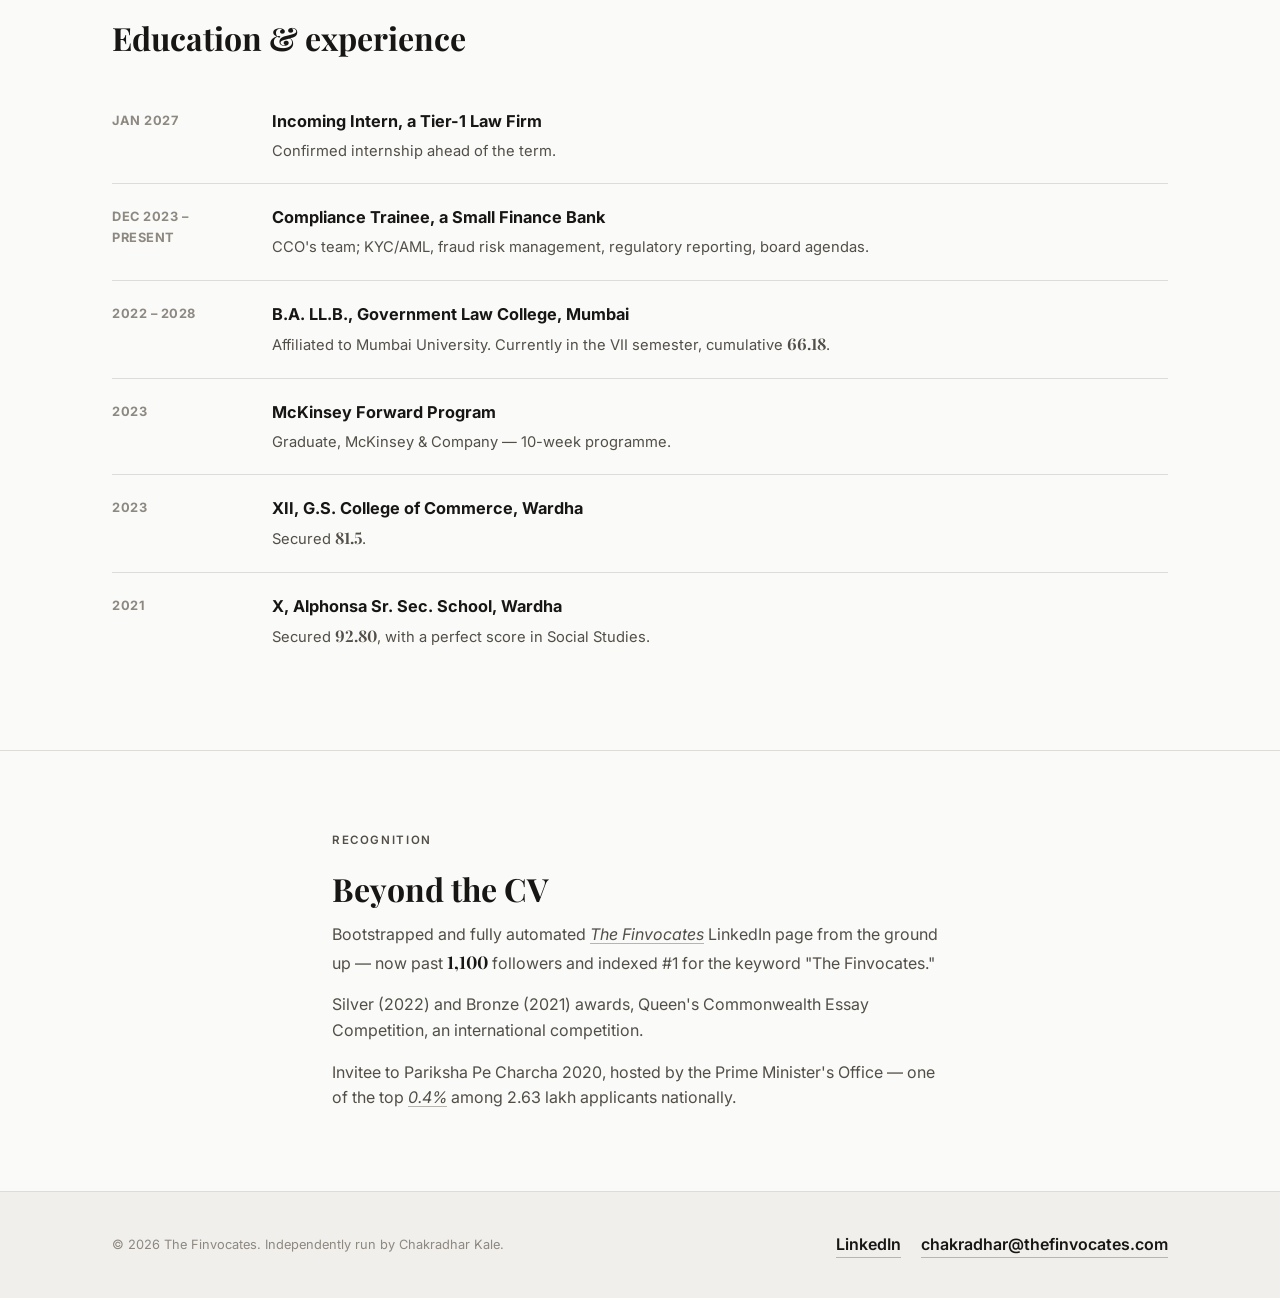
==== commit 79ef7617: "philosophy change" ====
--- a/about.html
+++ b/about.html
@@ -45,7 +45,7 @@
       <div class="nav-item about-item">
         <a href="about.html" class="nav-trigger">About</a>
         <div class="mega">
-          <p class="about-blurb">Chakradhar Kale runs The Finvocates independently while working as a Compliance Trainee at Unity Small Finance Bank and studying law at GLC Mumbai.</p>
+          <p class="about-blurb">Chakradhar Kale runs The Finvocates independently while working as a Compliance Trainee at a small finance bank and studying law at GLC Mumbai.</p>
           <a class="mega-all" href="about.html">
             <span>Read the full story</span>
             <span class="arrow">→</span>
@@ -62,7 +62,7 @@
     <div>
       <p class="eyebrow reveal in">About</p>
       <h1 class="serif reveal in" style="font-size:clamp(2rem,4vw,2.6rem); font-weight:700; margin:0 0 14px;">Chakradhar Kale</h1>
-      <p class="reveal in" style="color:var(--charcoal); max-width:56ch;">Chakradhar founded and independently runs The Finvocates, including ComplAI. He is presently a <span class="accent-word">Compliance Trainee</span> in the CCO's team at Unity Small Finance Bank, and a law student at Government Law College, Mumbai.</p>
+      <p class="reveal in" style="color:var(--charcoal); max-width:56ch;">Chakradhar founded and independently runs The Finvocates, including ComplAI. He is presently a <span class="accent-word">Compliance Trainee</span> in the CCO's team at a small finance bank, and a law student at Government Law College, Mumbai.</p>
       <div class="chip-row reveal in">
         <span class="chip">Financial Services Regulatory Practice</span>
         <span class="chip">Banking &amp; Finance</span>
@@ -76,7 +76,7 @@
 <section class="section narrow">
   <div class="wrap">
     <p class="eyebrow section-kicker reveal">Currently</p>
-    <h2 class="section-title reveal">Compliance Trainee, Unity Small Finance Bank</h2>
+    <h2 class="section-title reveal">Compliance Trainee, a Small Finance Bank</h2>
     <p class="reveal">In the CCO's team since <span class="accent-word">the nascent stage of the bank</span> (04 December 2023 – present), working across:</p>
     <p class="reveal"><span class="accent-word">Assets / Business vertical</span> — compliances under the RBI Master Directions on Fraud Risk Management, and Income Recognition &amp; Asset Classification.</p>
     <p class="reveal"><span class="accent-word">Liabilities / Customers vertical</span> — operating-framework support across Customer Service, Information Security and Branch Compliance Reviews.</p>
@@ -95,11 +95,11 @@
     <ul class="timeline" style="margin-top:24px;">
       <li class="reveal">
         <span class="when">Jan 2027</span>
-        <span class="what"><strong>Incoming Intern, Shardul Amarchand Mangaldas &amp; Co.</strong><span>Confirmed internship ahead of the term.</span></span>
+        <span class="what"><strong>Incoming Intern, a Tier-1 Law Firm</strong><span>Confirmed internship ahead of the term.</span></span>
       </li>
       <li class="reveal">
         <span class="when">Dec 2023 – present</span>
-        <span class="what"><strong>Compliance Trainee, Unity Small Finance Bank Limited</strong><span>CCO's team; KYC/AML, fraud risk management, regulatory reporting, board agendas.</span></span>
+        <span class="what"><strong>Compliance Trainee, a Small Finance Bank</strong><span>CCO's team; KYC/AML, fraud risk management, regulatory reporting, board agendas.</span></span>
       </li>
       <li class="reveal">
         <span class="when">2022 – 2028</span>
--- a/style.css
+++ b/style.css
@@ -430,6 +430,30 @@
 .foot-row a.mail{ font-weight: 600; color: var(--ink); border-bottom: 1px solid var(--line-strong); }
 .foot-row a.mail:hover{ color: var(--charcoal); }
 
+/* ---------- manifesto / rising words ---------- */
+.manifesto{ padding: 72px 0 64px; border-bottom: 1px solid var(--line); }
+.manifesto-words{
+  display:flex;
+  flex-wrap: wrap;
+  gap: 0.32em;
+  font-family:'Playfair Display', serif;
+  font-weight: 700;
+  font-size: clamp(2.2rem, 5.4vw, 3.8rem);
+  color: var(--ink);
+  margin: 0 0 30px;
+}
+.manifesto-words span{
+  opacity:0;
+  transform: translateY(26px);
+  transition: opacity .6s ease, transform .6s ease;
+}
+.manifesto-words.in span:nth-child(1){ transition-delay: 0s; }
+.manifesto-words.in span:nth-child(2){ transition-delay: .18s; }
+.manifesto-words.in span:nth-child(3){ transition-delay: .36s; }
+.manifesto-words.in span{ opacity:1; transform: translateY(0); }
+.manifesto p{ color: var(--charcoal); max-width: var(--measure); margin: 0 0 18px; }
+.manifesto p:last-child{ margin-bottom:0; }
+
 /* ---------- reveal-on-scroll ---------- */
 .reveal{ opacity:0; transform: translateY(16px); transition: opacity .6s ease, transform .6s ease; }
 .reveal.in{ opacity:1; transform: translateY(0); }
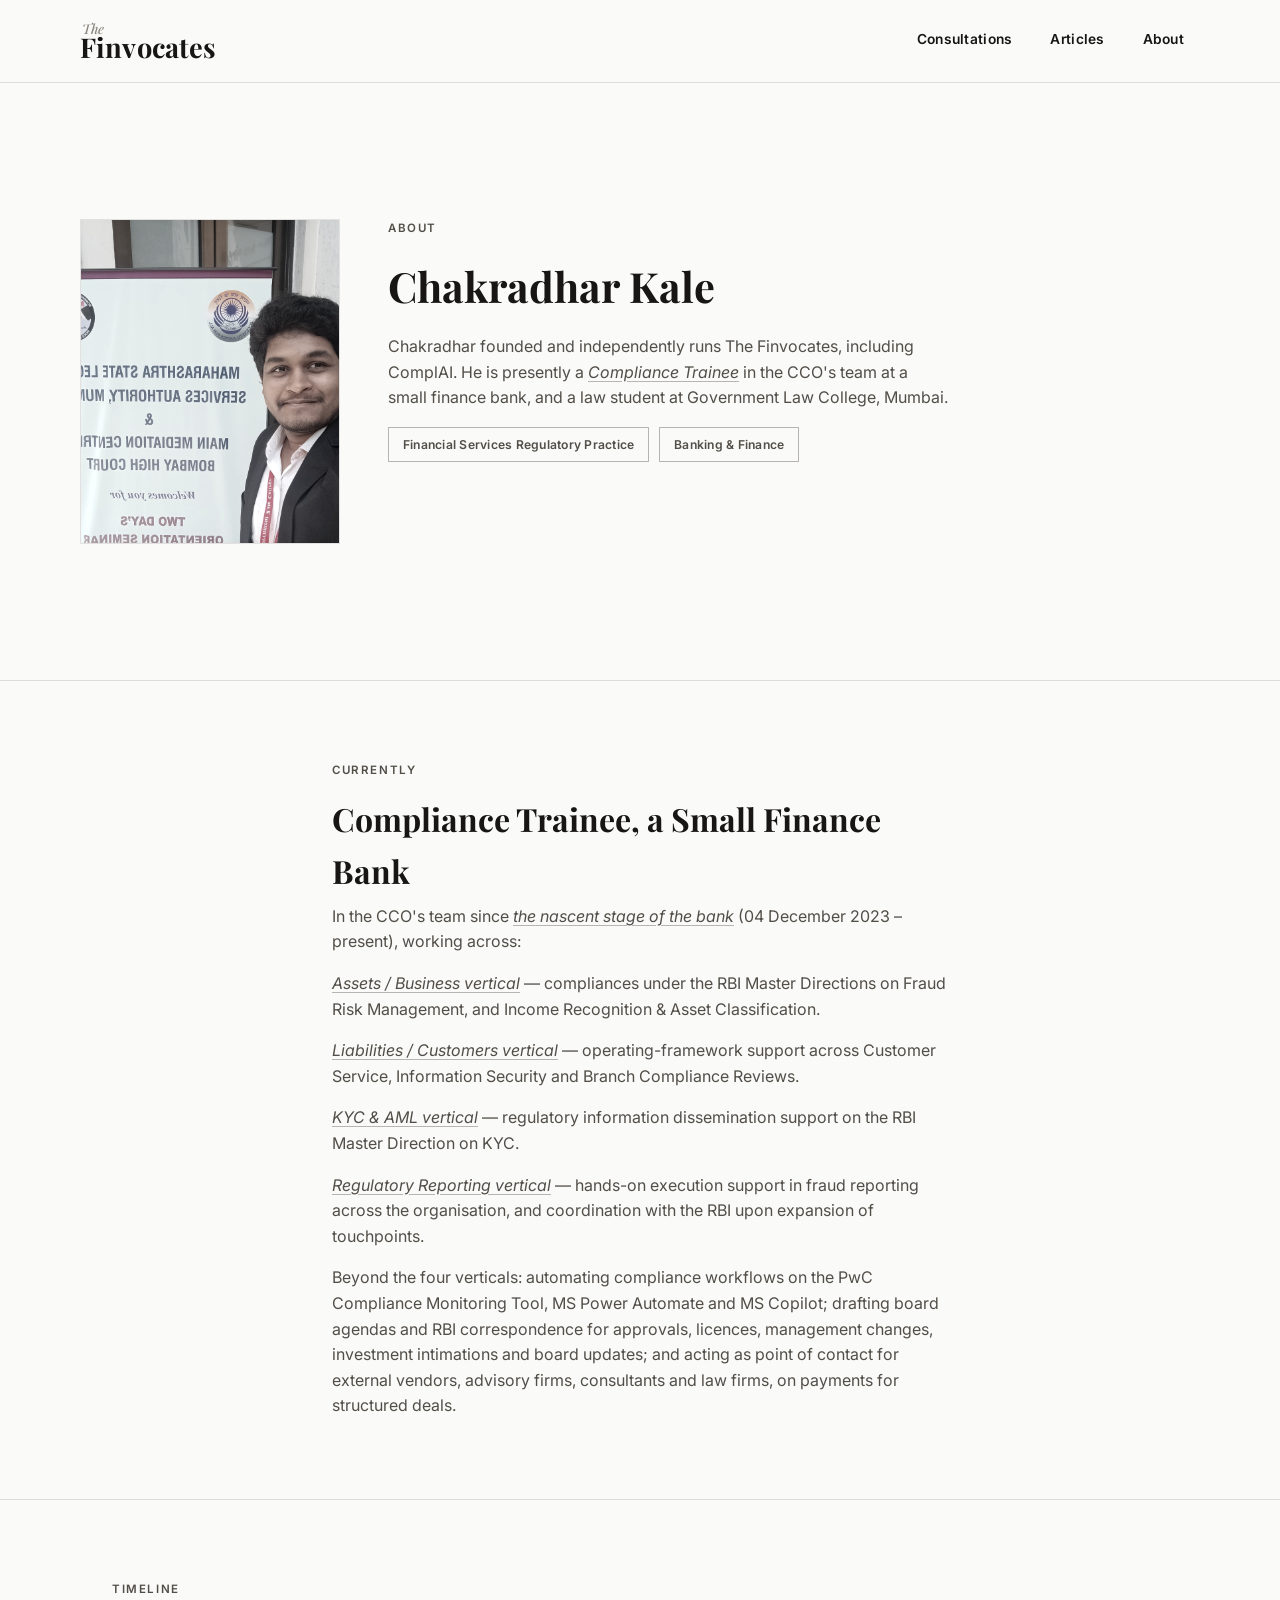
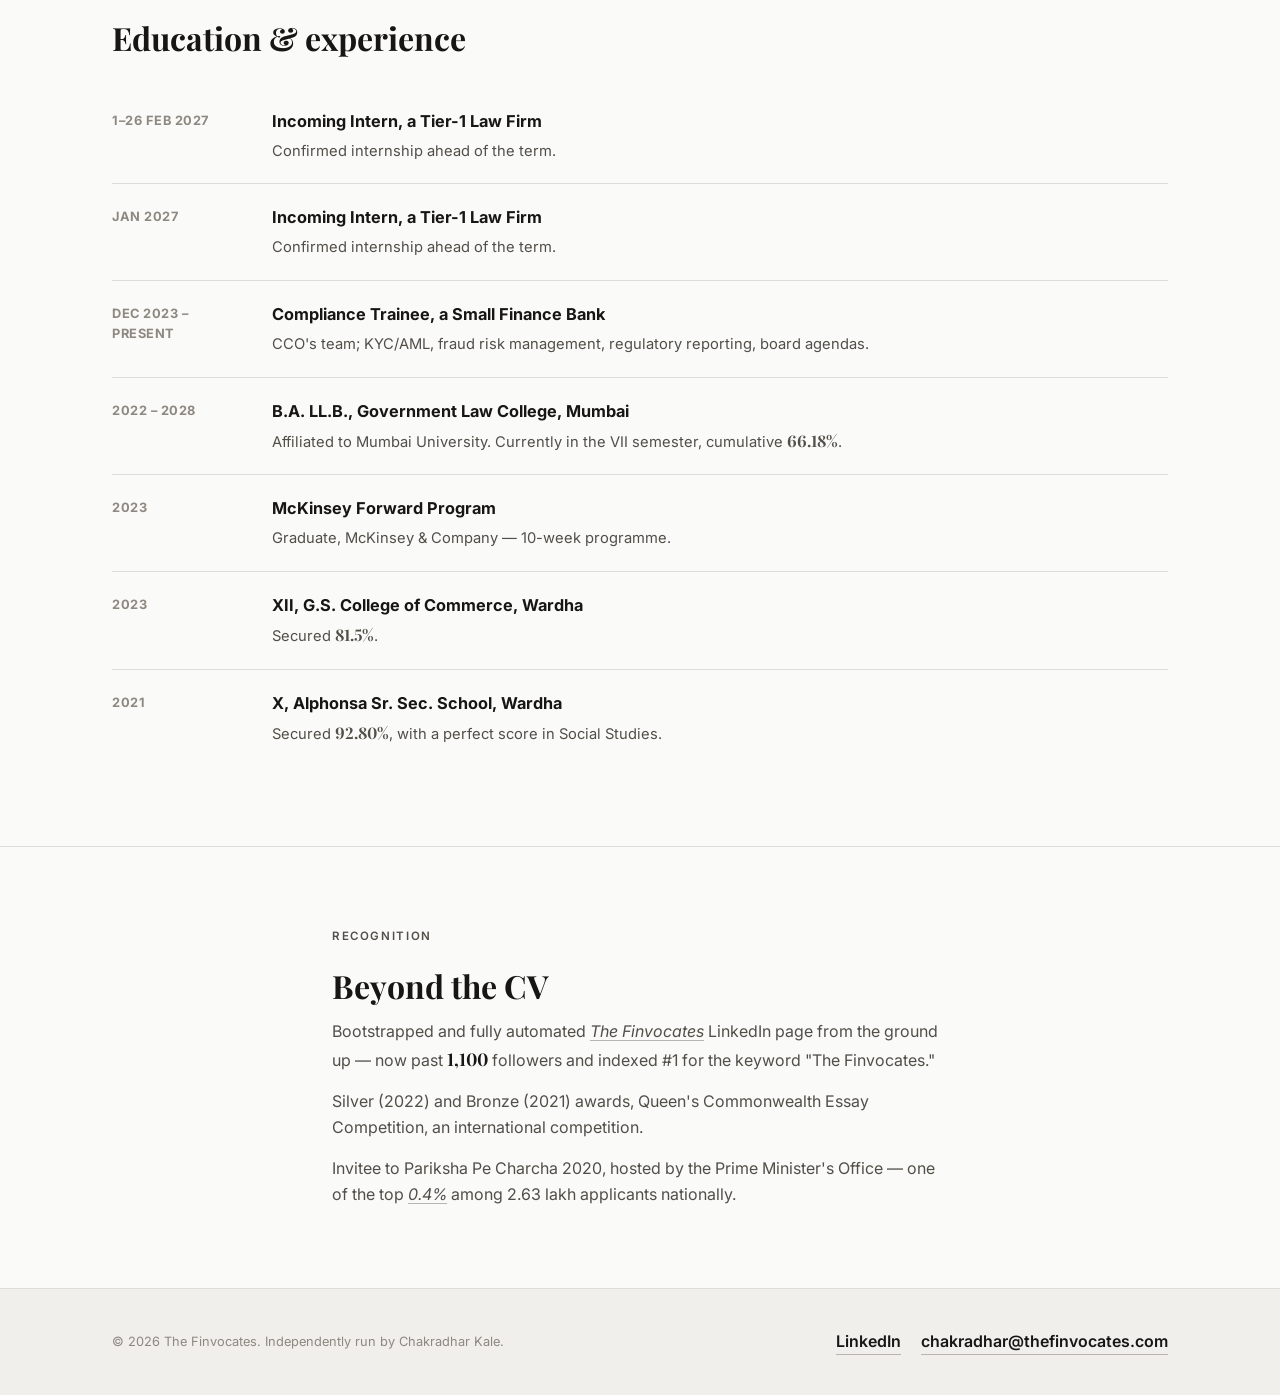
==== commit a07fffcc: "lil change philo" ====
--- a/about.html
+++ b/about.html
@@ -94,6 +94,10 @@
     <h2 class="section-title reveal">Education &amp; experience</h2>
     <ul class="timeline" style="margin-top:24px;">
       <li class="reveal">
+        <span class="when">1&ndash;26 Feb 2027</span>
+        <span class="what"><strong>Incoming Intern, a Tier-1 Law Firm</strong><span>Confirmed internship ahead of the term.</span></span>
+      </li>
+      <li class="reveal">
         <span class="when">Jan 2027</span>
         <span class="what"><strong>Incoming Intern, a Tier-1 Law Firm</strong><span>Confirmed internship ahead of the term.</span></span>
       </li>
@@ -103,7 +107,7 @@
       </li>
       <li class="reveal">
         <span class="when">2022 – 2028</span>
-        <span class="what"><strong>B.A. LL.B., Government Law College, Mumbai</strong><span>Affiliated to Mumbai University. Currently in the VII semester, cumulative <span class="accent-num" style="font-size:1rem;">66.18</span>.</span></span>
+        <span class="what"><strong>B.A. LL.B., Government Law College, Mumbai</strong><span>Affiliated to Mumbai University. Currently in the VII semester, cumulative <span class="accent-num" style="font-size:1rem;">66.18%</span>.</span></span>
       </li>
       <li class="reveal">
         <span class="when">2023</span>
@@ -111,11 +115,11 @@
       </li>
       <li class="reveal">
         <span class="when">2023</span>
-        <span class="what"><strong>XII, G.S. College of Commerce, Wardha</strong><span>Secured <span class="accent-num" style="font-size:1rem;">81.5</span>.</span></span>
+        <span class="what"><strong>XII, G.S. College of Commerce, Wardha</strong><span>Secured <span class="accent-num" style="font-size:1rem;">81.5%</span>.</span></span>
       </li>
       <li class="reveal">
         <span class="when">2021</span>
-        <span class="what"><strong>X, Alphonsa Sr. Sec. School, Wardha</strong><span>Secured <span class="accent-num" style="font-size:1rem;">92.80</span>, with a perfect score in Social Studies.</span></span>
+        <span class="what"><strong>X, Alphonsa Sr. Sec. School, Wardha</strong><span>Secured <span class="accent-num" style="font-size:1rem;">92.80%</span>, with a perfect score in Social Studies.</span></span>
       </li>
     </ul>
   </div>
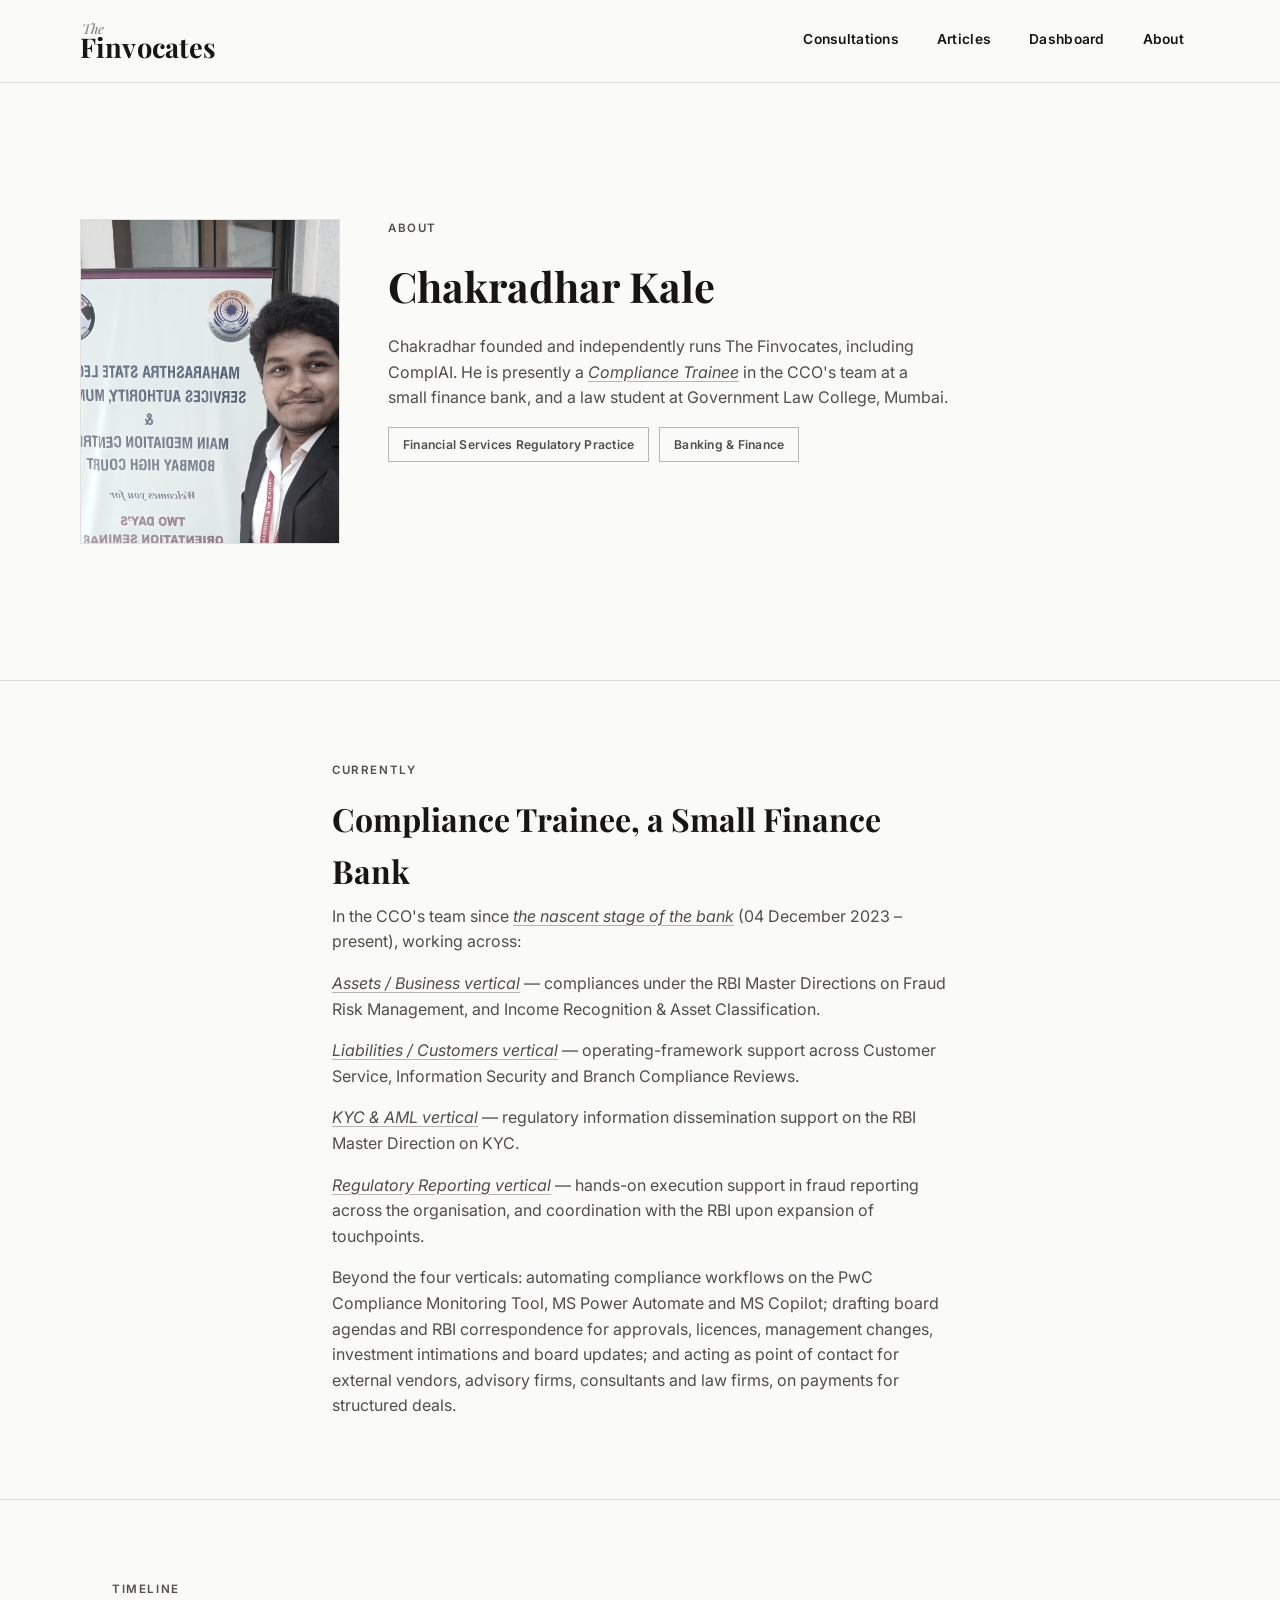
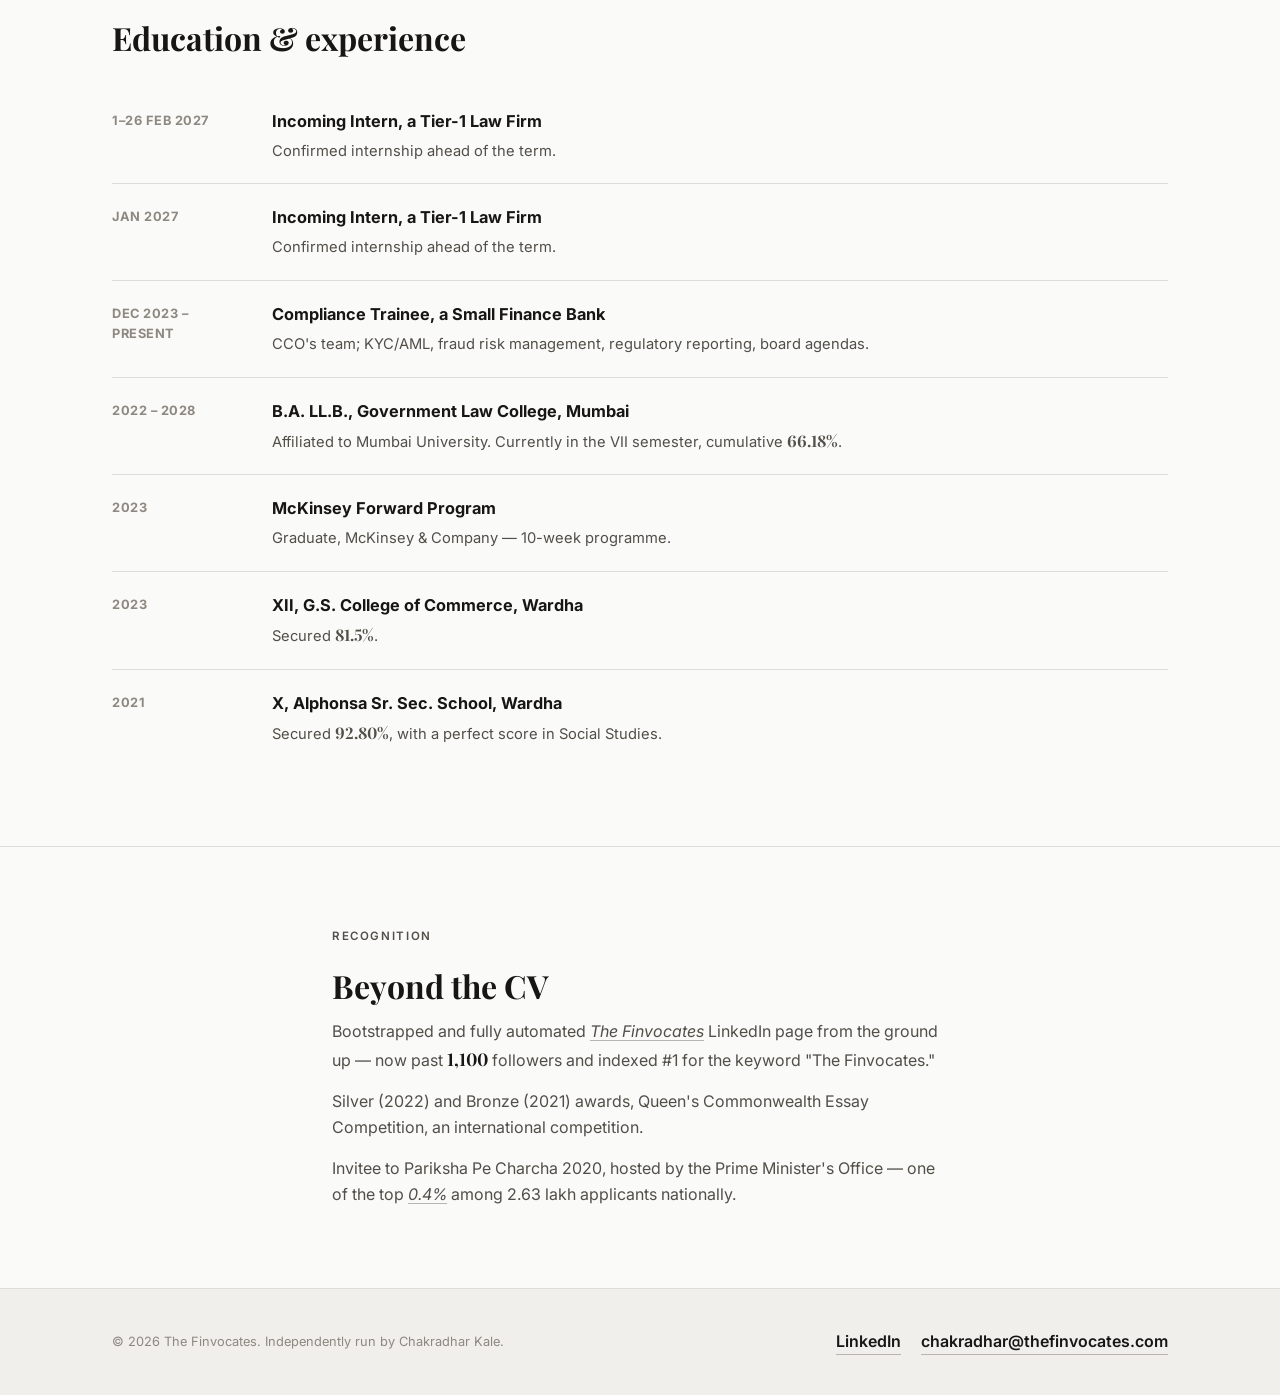
==== commit 9bf55cb8: "dashboard" ====
--- a/about.html
+++ b/about.html
@@ -42,6 +42,10 @@
           <div class="mega-item"><span class="mi-title">Loading…</span></div>
         </div>
       </div>
+      <div class="nav-item">
+        <a href="dashboard.html" class="nav-trigger">Dashboard</a>
+      </div>
+
       <div class="nav-item about-item">
         <a href="about.html" class="nav-trigger">About</a>
         <div class="mega">
--- a/style.css
+++ b/style.css
@@ -454,6 +454,63 @@
 .manifesto p{ color: var(--charcoal); max-width: var(--measure); margin: 0 0 18px; }
 .manifesto p:last-child{ margin-bottom:0; }
 
+/* ---------- regulatory dashboard ---------- */
+.dash-head{ padding: 48px 0 28px; border-bottom: 1px solid var(--line); }
+.dash-head h1{ font-family:'Playfair Display', serif; font-size: clamp(1.9rem, 3.6vw, 2.5rem); margin: 0 0 10px; }
+.dash-head .lede{ color: var(--charcoal); max-width: 62ch; margin: 0 0 18px; }
+.dash-status{
+  display:flex; align-items:center; gap:8px;
+  font-size: 0.78rem; color: var(--ash); letter-spacing: 0.03em;
+}
+.dash-dot{ width:7px; height:7px; border-radius:50%; background: var(--ash); flex-shrink:0; }
+.dash-dot.live{ background:#4a7a4a; animation: pulse 2.4s ease-in-out infinite; }
+@keyframes pulse{ 0%,100%{ opacity:1; } 50%{ opacity:.35; } }
+
+.dash-filters{
+  display:flex; flex-wrap:wrap; gap:8px;
+  padding: 18px 0 0;
+}
+.dash-filter{
+  font-size: 0.76rem; font-weight:600; letter-spacing:0.02em;
+  padding: 7px 14px; border: 1px solid var(--line-strong);
+  background: transparent; color: var(--charcoal); cursor:pointer;
+  transition: background .18s ease, color .18s ease, border-color .18s ease;
+}
+.dash-filter:hover{ border-color: var(--ink); }
+.dash-filter.active{ background: var(--ink); color: var(--paper); border-color: var(--ink); }
+
+.dash-feed{ padding: 8px 0 64px; }
+.dash-row{
+  display:flex; align-items:baseline; justify-content:space-between; gap:24px;
+  padding: 18px 0;
+  border-bottom: 1px solid var(--line);
+  transition: padding-left .18s ease;
+}
+.dash-row:hover{ padding-left: 6px; }
+.dash-row a.dash-title{
+  font-size: 0.98rem; color: var(--ink); font-weight:500; line-height:1.4;
+  flex: 1;
+}
+.dash-row a.dash-title:hover{ color: var(--charcoal); text-decoration: underline; text-decoration-color: var(--line-strong); }
+.dash-meta{
+  display:flex; flex-direction:column; align-items:flex-end; gap:3px;
+  flex-shrink:0; min-width: 140px; text-align:right;
+}
+.dash-source{ font-size: 0.72rem; font-weight:700; letter-spacing:0.06em; text-transform:uppercase; color: var(--ash); }
+.dash-time{ font-size: 0.74rem; color: var(--ash); }
+
+.dash-empty, .dash-loading{
+  padding: 48px 0; text-align:center; color: var(--ash); font-size: 0.9rem;
+}
+.dash-error-note{
+  margin-top: 28px; padding: 16px 18px; border: 1px dashed var(--line-strong);
+  font-size: 0.8rem; color: var(--ash); line-height:1.6;
+}
+
+.dash-disclaimer{
+  border-top: 1px solid var(--line); padding: 32px 0 56px;
+}
+.dash-disclaimer p{ font-size: 0.8rem; color: var(--ash); line-height:1.7; max-width: var(--measure); margin:0; }
 /* ---------- reveal-on-scroll ---------- */
 .reveal{ opacity:0; transform: translateY(16px); transition: opacity .6s ease, transform .6s ease; }
 .reveal.in{ opacity:1; transform: translateY(0); }
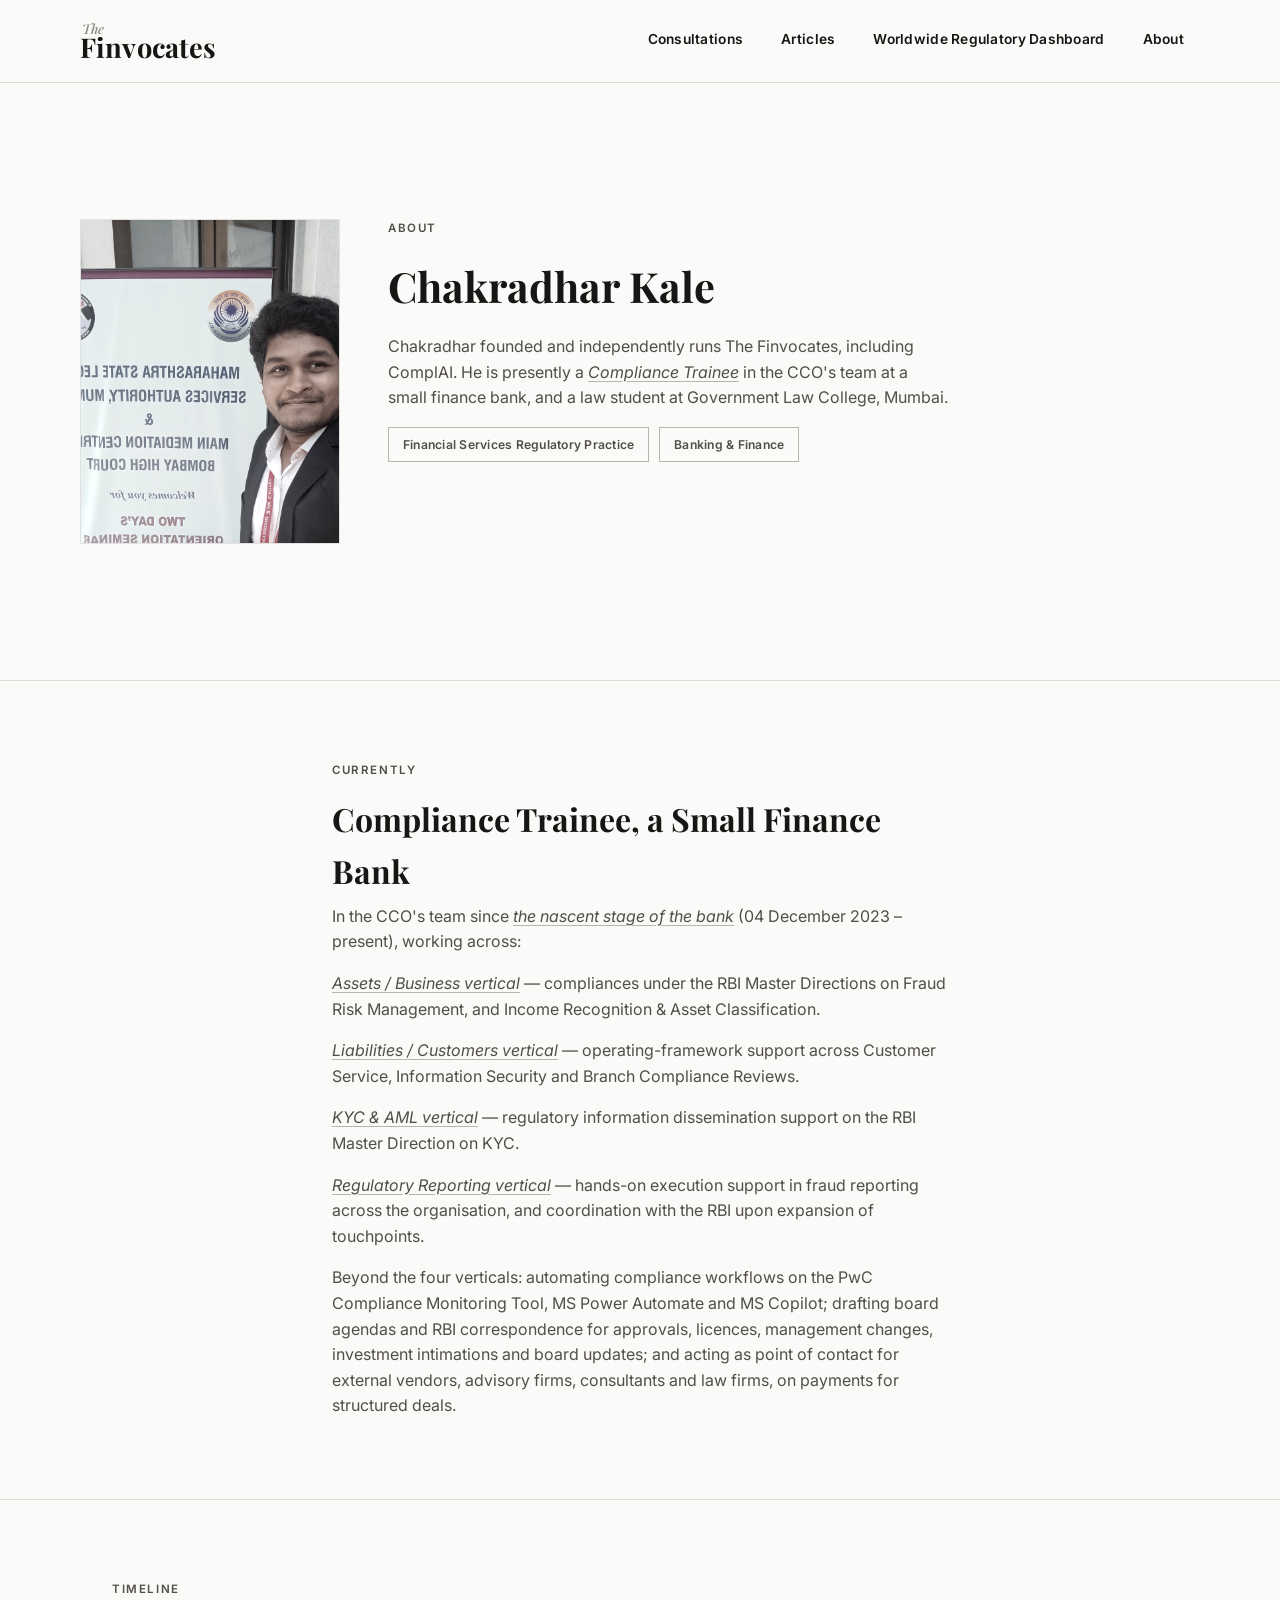
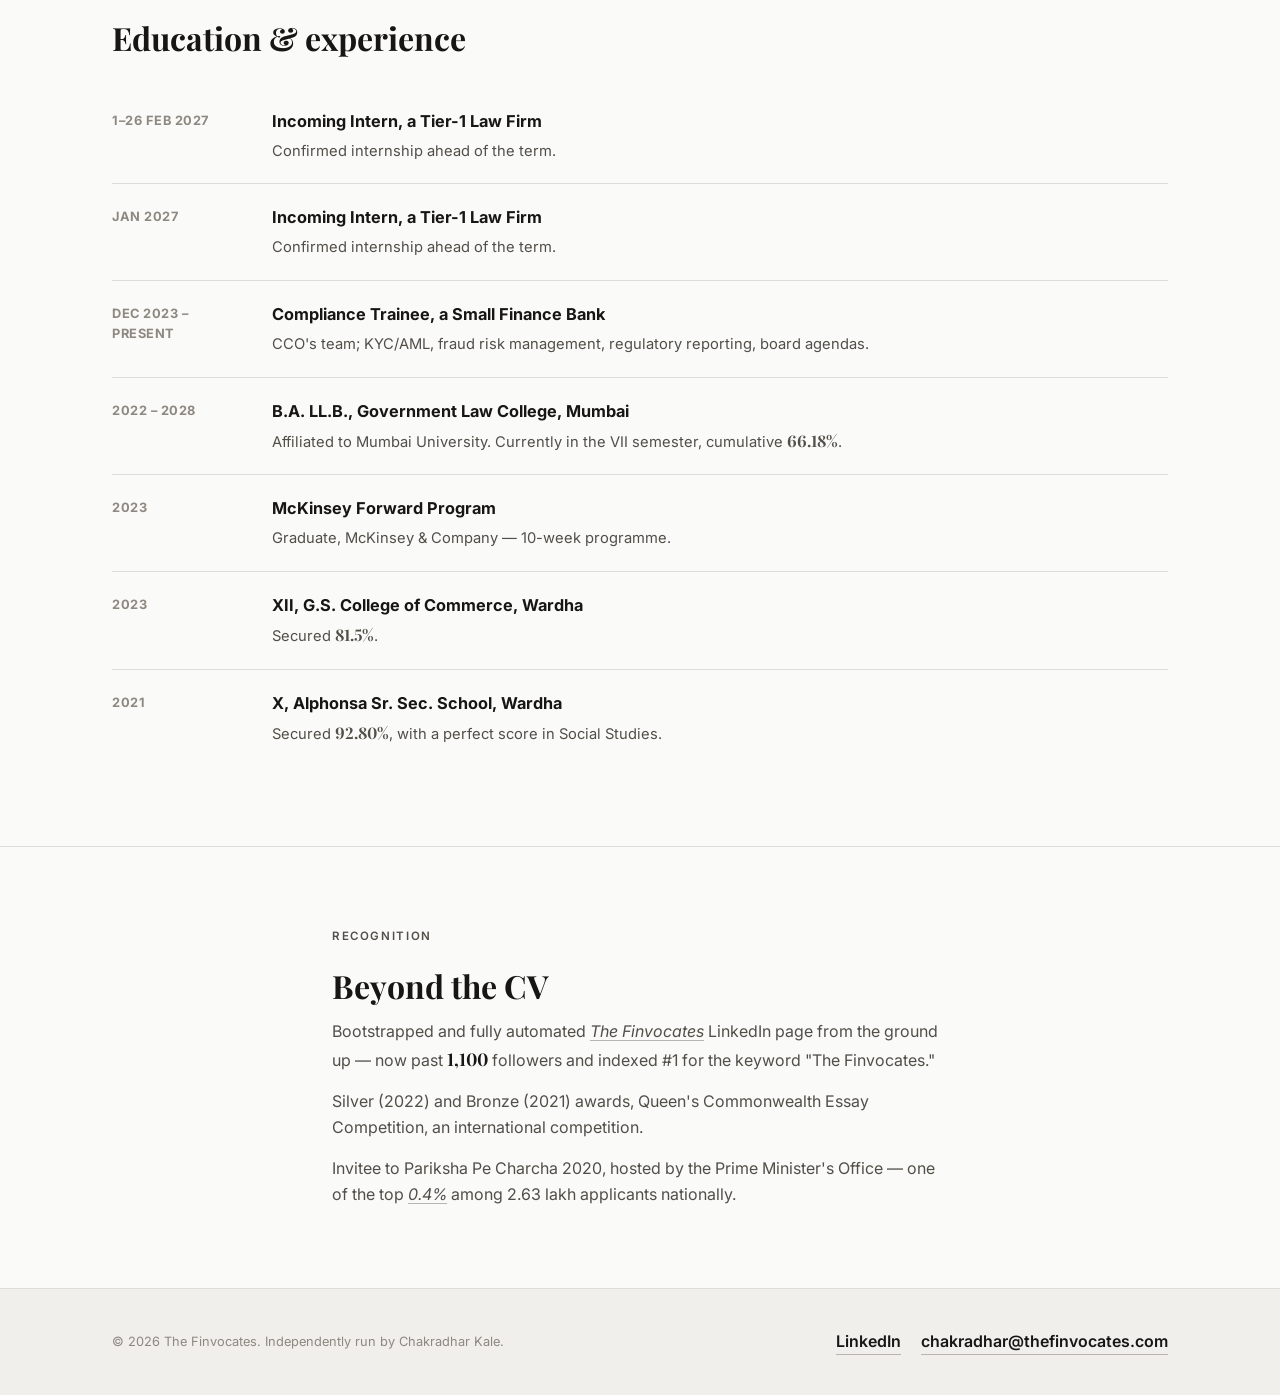
==== commit e68f0e08: "wwed" ====
--- a/about.html
+++ b/about.html
@@ -43,7 +43,7 @@
         </div>
       </div>
       <div class="nav-item">
-        <a href="dashboard.html" class="nav-trigger">Dashboard</a>
+        <a href="dashboard.html" class="nav-trigger">Worldwide Regulatory Dashboard</a>
       </div>
 
       <div class="nav-item about-item">
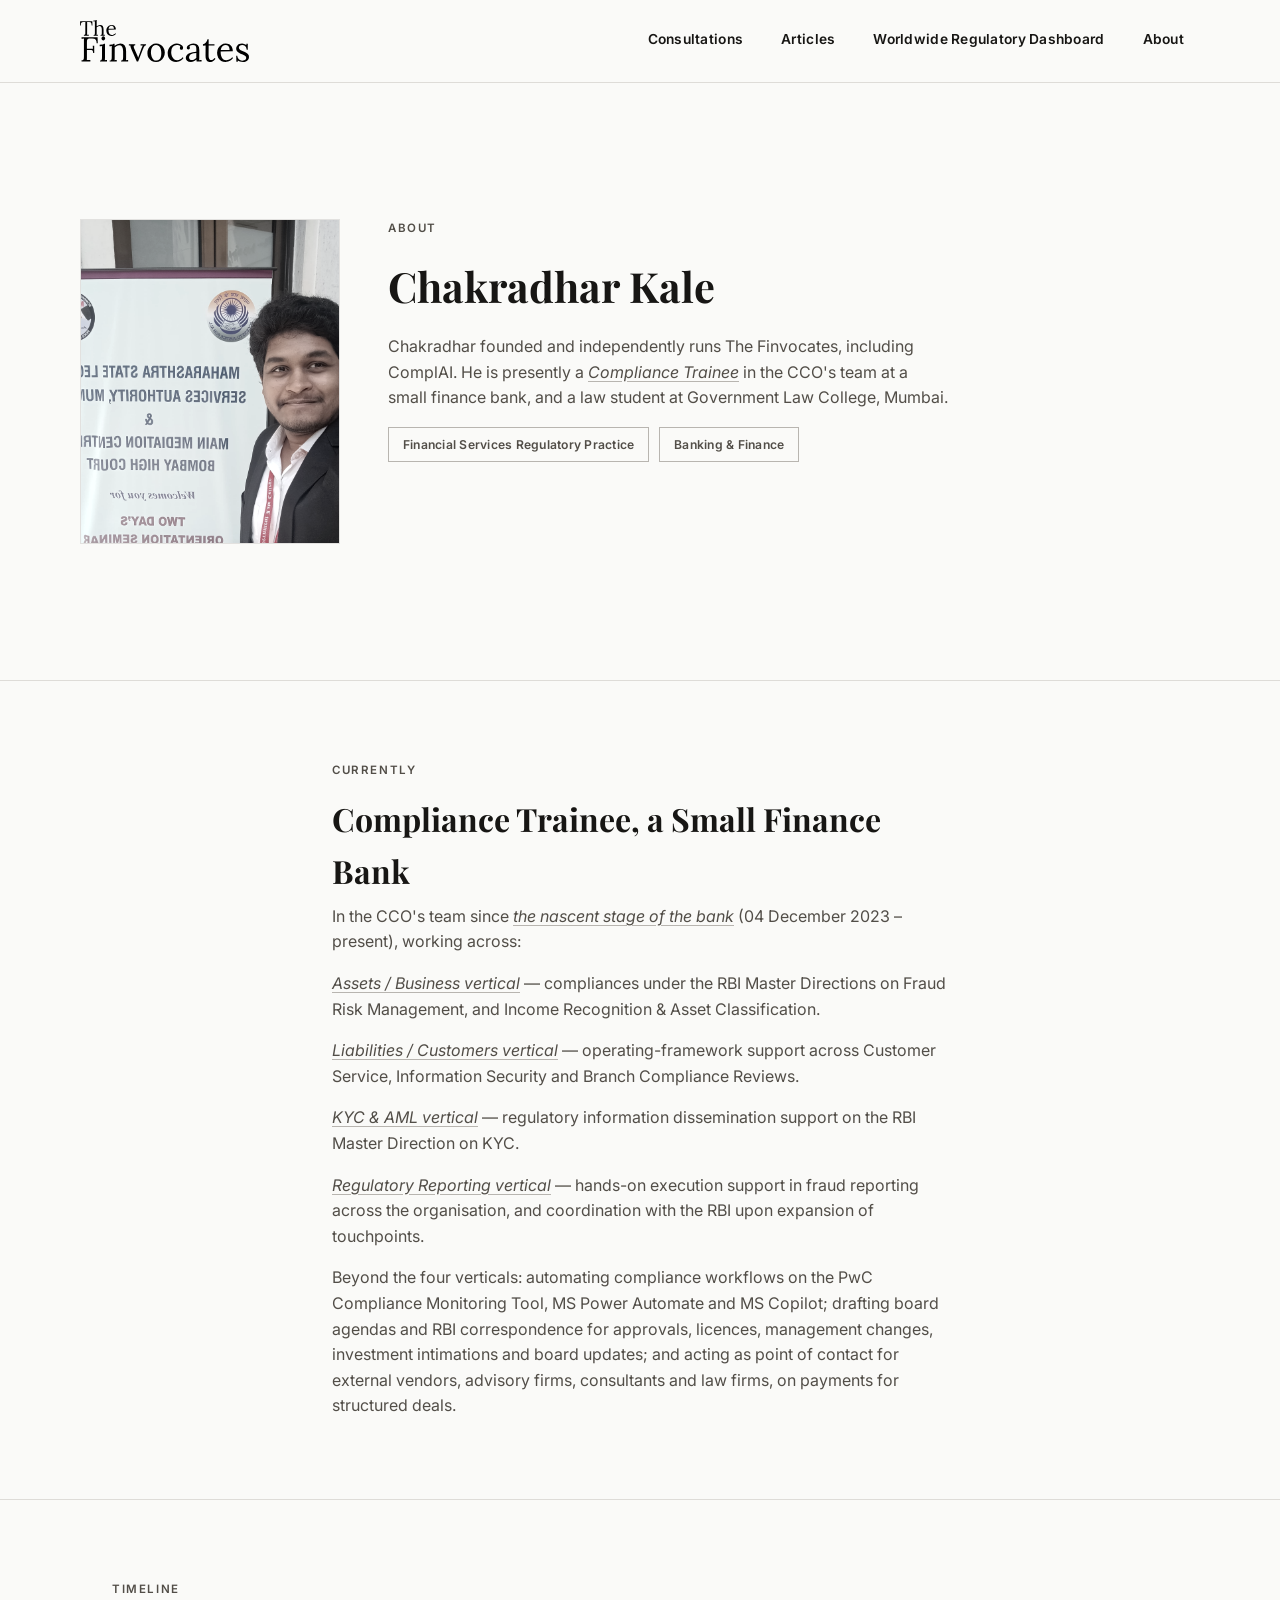
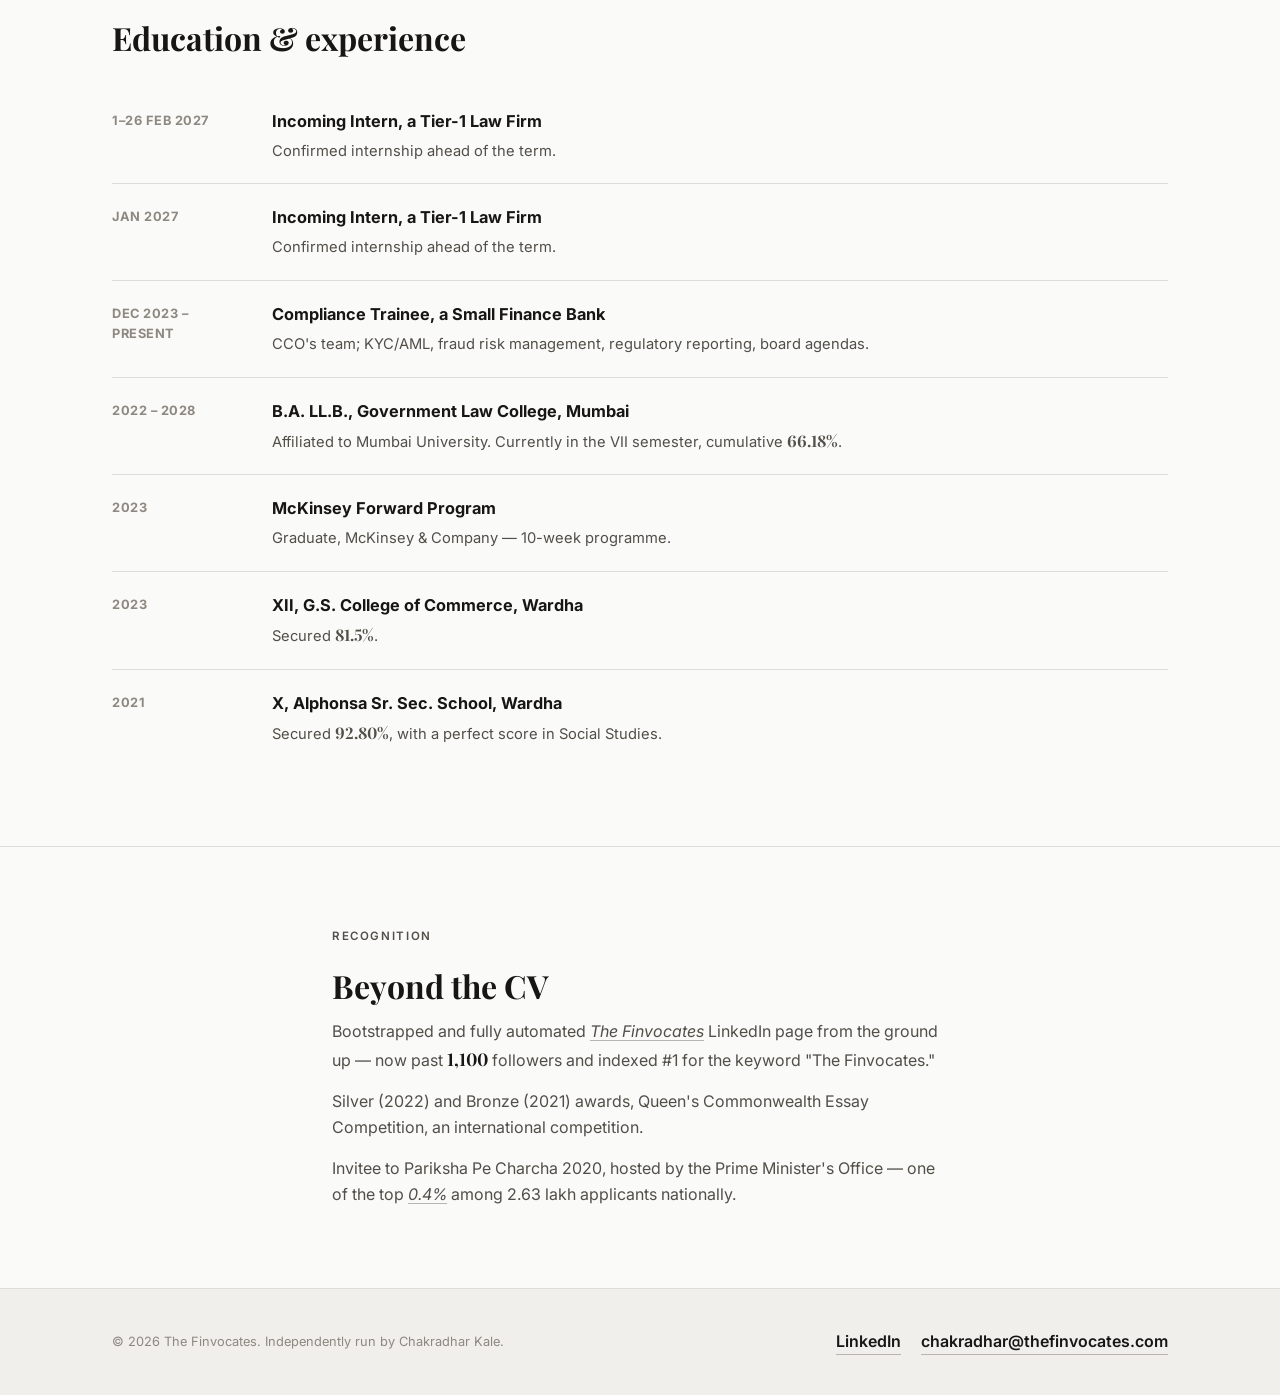
==== commit 3d396a26: "ji" ====
--- a/about.html
+++ b/about.html
@@ -10,10 +10,9 @@
 
 <header class="site-header">
   <div class="wrap nav-row">
-    <a href="index.html" class="logo">
-      <span class="the">The</span>
-      <span class="finvocates">Finvocates</span>
-    </a>
+     <a href="index.html" class="logo" aria-label="The Finvocates">
+  <img src="assets/The-Finvocates.svg" alt="The Finvocates">
+</a>
     <nav class="main-nav">
       <div class="nav-item">
         <a href="consultations.html" class="nav-trigger">Consultations</a>
--- a/style.css
+++ b/style.css
@@ -520,3 +520,25 @@
   outline: 2px solid var(--ink);
   outline-offset: 3px;
 }
+/* Clean consultation dropdown footer */
+.mega-all {
+  display: flex !important;
+  align-items: center;
+  justify-content: space-between;
+  white-space: nowrap;
+  border-bottom: none !important;
+}
+
+.mega-all::before,
+.mega-all::after {
+  display: none !important;
+}
+
+.mega {
+  border-bottom: 1px solid var(--line) !important;
+}
+.logo img {
+  height: 42px;
+  width: auto;
+  display: block;
+}
